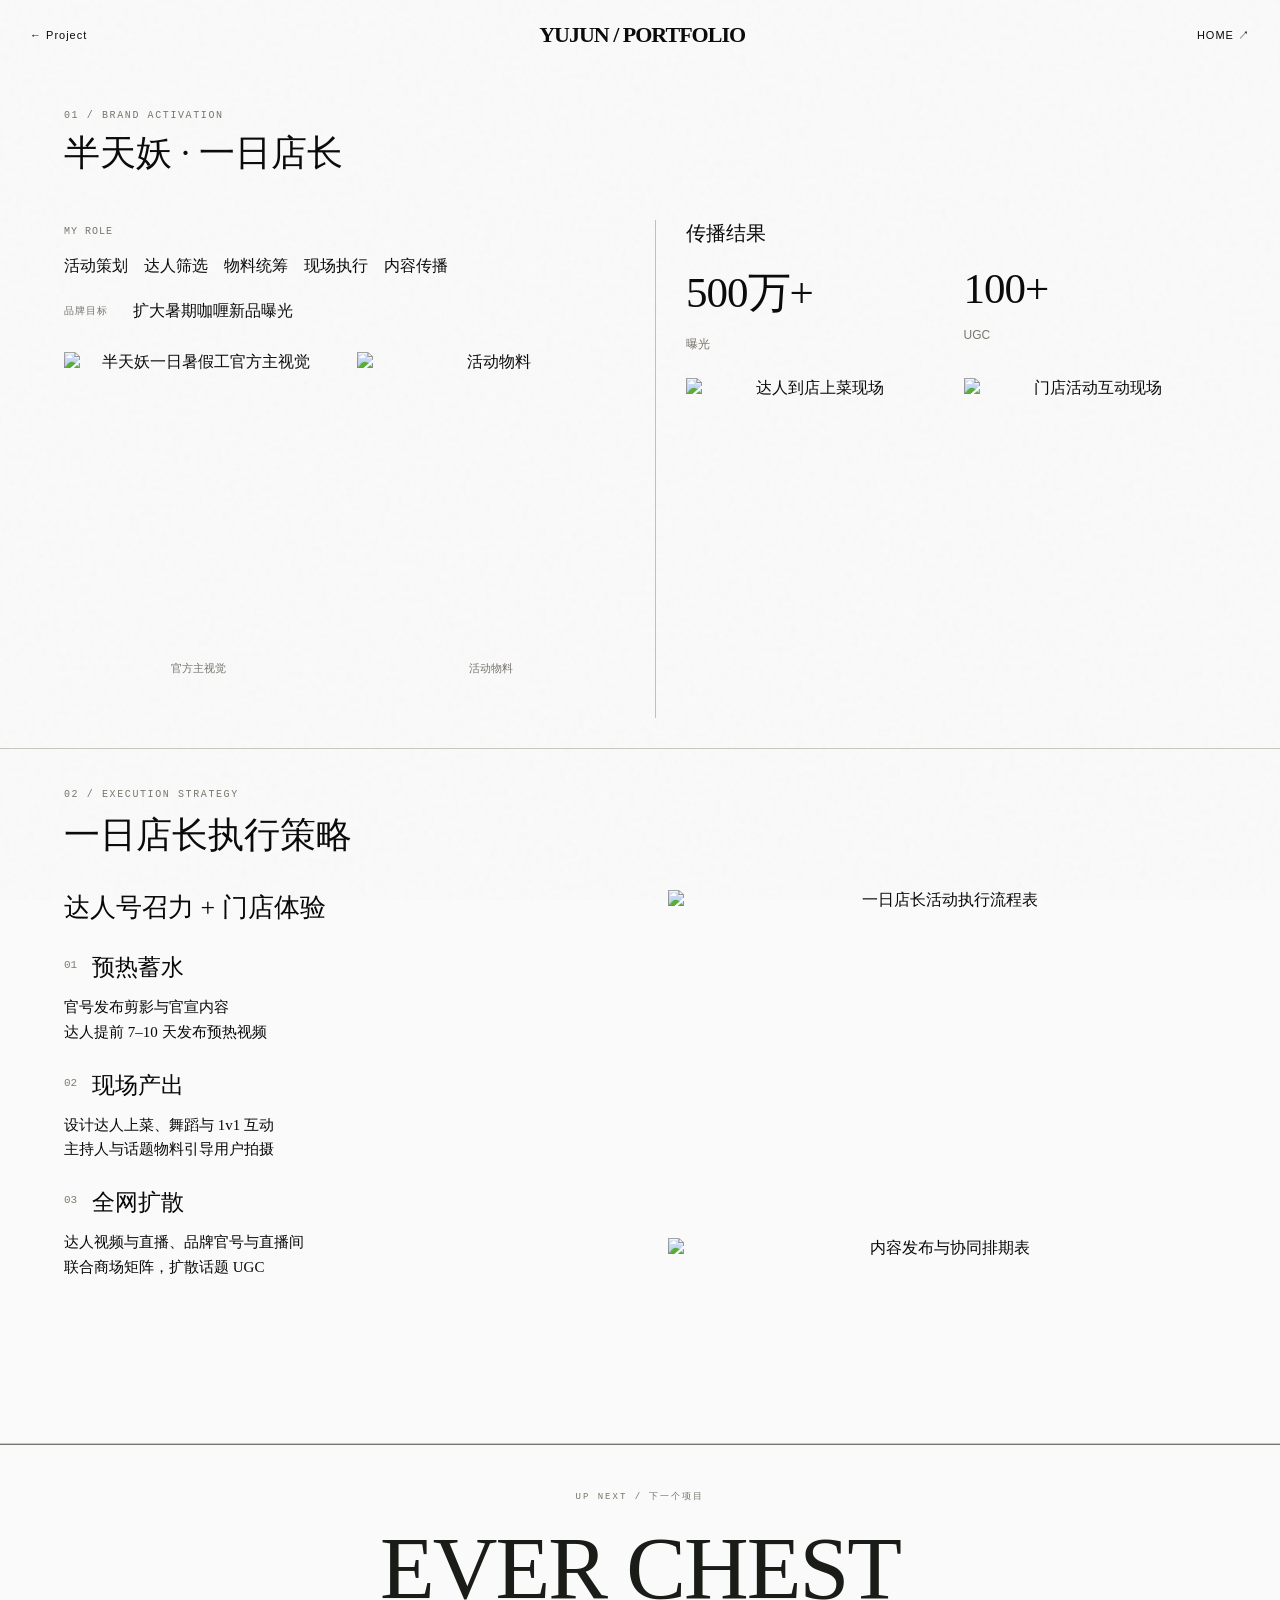
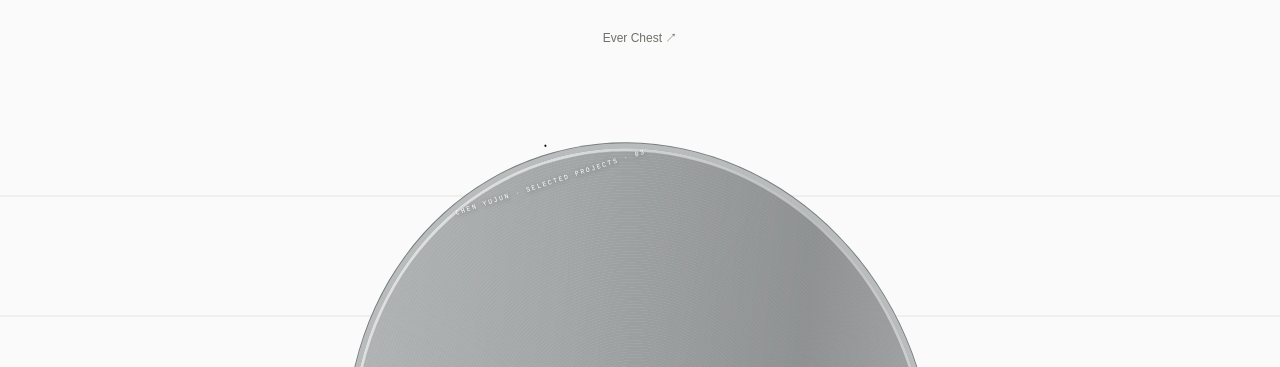
==== bantianyao.html @ a18d9fef "Add files via upload" ====
<!doctype html><html lang="zh-CN"><head><meta charset="utf-8"><meta name="viewport" content="width=device-width,initial-scale=1"><title>半天妖 · 一日店长 · 陈雨珺作品集</title><meta name="description" content="围绕暑期咖喱新品曝光，把达人到店转化为可参与、可拍摄、可传播的线下体验，通过预热、现场内容产出与多渠道扩散延长活动热度。"><link rel="stylesheet" href="projects.css"><link rel="stylesheet" href="white-experience.css"><link rel="stylesheet" href="dogman-ppt.css"><link rel="stylesheet" href="projects-ppt.css"><link rel="stylesheet" href="next-project.css"></head><body class="case-page dogman-ppt ppt-project" data-project="bantianyao"><header class="case-nav"><a href="projects.html">← Project</a><a class="wordmark" href="index.html">YUJUN / PORTFOLIO</a><a href="index.html">HOME ↗</a></header><main id="case-content"></main><script src="projects-data.js"></script><script src="projects-ppt.js"></script><script src="next-project.js"></script></body></html>
---- projects.css ----
*{box-sizing:border-box}html{scroll-behavior:smooth}body{margin:0;font-family:Arial,'Microsoft YaHei',sans-serif;color:#303128;background:#efe9db}a{color:inherit;text-decoration:none}button{font:inherit;cursor:pointer;color:inherit}a:focus-visible,button:focus-visible,[tabindex]:focus-visible{outline:3px solid #b99530;outline-offset:6px}::selection{background:#f4cb49;color:#252820}.eyebrow{font:10px/1.5 monospace;letter-spacing:1.8px;color:#7c796b}.wordmark{font:bold 15px monospace;letter-spacing:-.5px}.library-nav,.case-nav{height:80px;display:flex;justify-content:space-between;align-items:center;padding:0 45px;border-bottom:1px solid #c4bead;font:10px monospace;letter-spacing:1px}.library-page{height:100dvh;overflow:hidden;background:radial-gradient(ellipse at 45% 20%,#faf6eb,#e6dfcf);position:relative}.library-page:after{content:'';position:fixed;inset:8px;border:1px solid #a49e8d;border-radius:20px;pointer-events:none;box-shadow:inset 0 0 0 3px #fff8}.library-main{height:calc(100dvh - 80px);display:flex;flex-direction:column}.library-heading{position:absolute;top:107px;left:48px;z-index:2;pointer-events:none}.library-heading h1{font-size:clamp(26px,3vw,43px);font-weight:400;letter-spacing:-2px;line-height:1.3;margin:12px 0}.library-heading h1 em{font-style:normal;color:#84806f}.library-heading p{font-size:11px;color:#88816e}.disc-track{position:relative;display:flex;align-items:center;gap:88px;overflow-x:auto;overflow-y:hidden;flex:1;min-height:0;padding:100px calc(50vw - 175px) 0;scrollbar-width:none;overscroll-behavior-x:contain;touch-action:pan-x;outline-offset:-8px!important}.disc-track::-webkit-scrollbar{display:none}.disc-item{flex:0 0 350px;text-align:center;perspective:1000px;padding-top:35px}.disc-link{position:relative;display:block;width:350px;height:350px;transform:rotate(var(--disc-turn,0deg)) scale(.92);transition:transform .35s,filter .35s;filter:saturate(.7);outline:none}.is-selected .disc-link{transform:rotate(var(--disc-turn,0deg)) scale(1);filter:saturate(1)}.disc-link:hover,.disc-link:focus-visible{transform:rotate(-4deg) scale(1.055);filter:saturate(1)}.disc-face{position:absolute;inset:0;border-radius:50%;background:#bac0c1;overflow:hidden;mask-image:radial-gradient(circle,transparent 0 7%,#000 7.3%);box-shadow:inset 0 0 0 3px #dfddd3;border:4px solid #c5c9c7}.disc-face img{width:100%;height:100%;object-fit:cover;filter:brightness(.82);transform:scale(1.05)}.disc-face:after{content:'';position:absolute;inset:0;border-radius:50%;background:radial-gradient(circle,transparent 0 13%,#e7efed8a 13.3% 14%,transparent 14.3% 94%,#edf3e7 95%);box-shadow:inset 0 0 0 2px #faffffab,inset 0 0 18px #d1e6eaa0;pointer-events:none}.disc-shine{position:absolute;inset:0;border-radius:50%;background:conic-gradient(from 40deg,transparent,#c9f8f02b,transparent 18%,#eaaeff32 24%,transparent 33%,#fcffd877 49%,transparent 55%,#c7f7fd40 78%,transparent 90%);mix-blend-mode:screen}.disc-hole{position:absolute;left:43%;top:43%;width:14%;height:14%;border:14px solid #dde2d5bb;border-radius:50%;box-shadow:0 0 0 1px #c1c8bf,inset 0 0 0 1px #90988d;pointer-events:none}.disc-print{position:absolute;inset:0;color:white;text-shadow:0 2px 6px #0008;display:flex;flex-direction:column;align-items:center;padding:45px 28px;justify-content:space-between}.disc-print>span{font:8px monospace;letter-spacing:2px}.disc-print>b{margin-top:auto;font-size:26px;line-height:1;letter-spacing:-1px;max-width:240px}.disc-print small{font:9px Arial;margin-top:12px;margin-bottom:9px}.disc-action{position:absolute;left:50%;top:50%;transform:translate(-50%,-50%);background:#f7c92f;padding:12px 17px;border-radius:30px;font:10px monospace;white-space:nowrap;opacity:0;transition:opacity .2s;z-index:3}.disc-link:hover .disc-action,.disc-link:focus-visible .disc-action{opacity:1}.scribble{position:absolute;inset:-12%;width:124%;height:124%;overflow:visible;z-index:4;pointer-events:none;transform:rotate(-6deg)}.scribble path{fill:none;stroke:#343e33;stroke-width:2;stroke-linecap:round;stroke-linejoin:round;stroke-dasharray:100;stroke-dashoffset:100;transition:stroke-dashoffset .65s ease}.scribble .scribble-second{stroke:#9d872f;stroke-width:1.2;transition-delay:.07s}.disc-link:hover .scribble path,.disc-link:focus-visible .scribble path{stroke-dashoffset:0}.disc-label{margin-top:37px;opacity:.5;transition:opacity .3s}.is-selected .disc-label{opacity:1}.disc-label>span{font:9px monospace;color:#777667}.disc-label h2{font-size:18px;font-weight:400;margin:10px 0}.library-footer{display:flex;justify-content:space-between;align-items:center;padding:20px 48px 30px;flex:none;min-height:125px}.library-footer h2{font-size:20px;margin:8px 0;font-weight:400}.library-footer p{font-size:11px;color:#88816d;margin:0}.disc-controls{display:flex;align-items:center;gap:20px;font:12px monospace}.disc-controls button{width:42px;height:42px;border:1px solid #b0ad9f;background:transparent;border-radius:50%;font-size:20px}.disc-controls button:hover{background:#e7be3a}.disc-controls button:disabled{opacity:.25;cursor:default}.scroll-hint{font:9px/1.8 monospace;color:#7c7f6c;text-align:right}
/* Case study pages */
.case-nav{position:sticky;top:0;background:#f0eaddf2;backdrop-filter:blur(12px);z-index:10;height:68px}.case-page{background:#f1ecdf}.case-page main{max-width:1440px;margin:auto}.case-hero{display:grid;grid-template-columns:1.1fr 1fr;gap:70px;min-height:650px;padding:75px 8% 65px;align-items:center;border-bottom:1px solid #d1c8b6}.hero-copy h1{font-size:clamp(38px,4.5vw,68px);line-height:1.15;font-weight:500;letter-spacing:-3px;margin:25px 0 16px}.hero-copy h2{font-size:18px;font-weight:400;color:var(--accent);line-height:1.7}.hero-copy>p{font-size:14px;line-height:2;color:#706f60;max-width:500px}.hero-role{border-top:1px solid #c8c0ae;padding-top:20px;margin-top:28px}.hero-role small{font:10px monospace;letter-spacing:1px;color:#89816e}.hero-role p{font-size:12px;line-height:1.9;max-width:440px}.read-case{display:inline-block;font-size:11px;margin-top:25px;border-bottom:1px solid #b7a475;padding-bottom:8px}.hero-art{position:relative;max-width:440px;margin:auto;width:100%;padding:20px 30px}.hero-art:before{content:'';position:absolute;inset:5% 0;background:#ddd5c1;border:1px solid #bfb79f;border-radius:15px;transform:rotate(5deg);box-shadow:6px 12px 15px #584c3229}.hero-art>img{position:relative;width:100%;max-height:465px;object-fit:contain;background:#dedacb;border:12px solid #f9f6ed;box-shadow:5px 8px 12px #29271e30;transform:rotate(-4deg)}.case-index{position:absolute;right:-15px;top:-35px;font:110px Impact,Arial;color:#d0c7b1;z-index:0}.hero-sticker{position:absolute;bottom:0;right:-15px;background:#e9ba29;box-shadow:3px 5px 5px #5d533222;padding:18px 21px;transform:rotate(4deg);font:10px/1.7 monospace}.case-background{display:grid;grid-template-columns:1fr 2fr;gap:60px;padding:60px 8%;border-bottom:1px solid #d1c8b6}.case-background h2{font-size:27px;font-weight:400;margin:12px 0}.case-background>p{font-size:14px;line-height:2;margin:0;color:#646653}.case-results{padding:48px 8%;background:#e5dfcf}.stat-grid{display:flex;flex-wrap:wrap;gap:32px 40px;margin:30px 0}.stat-grid>div{min-width:135px;flex:1}.stat-grid strong{display:block;font-size:38px;font-weight:400;letter-spacing:-1px;color:var(--accent)}.stat-grid span{display:block;font-size:11px;color:#73735f;margin-top:12px}.data-note{font-size:9px;color:#888471;line-height:1.8;margin:25px 0 0}.case-toc{display:flex;gap:25px;padding:24px 8%;border-block:1px solid #cfc7b5;flex-wrap:wrap}.case-toc a{font-size:11px;color:#6b705d}.case-toc a:hover{color:var(--accent)}.case-section{padding:65px 8%;border-bottom:1px solid #d1c8b6;scroll-margin-top:70px}.section-heading h2{font-size:32px;letter-spacing:-1px;font-weight:400;margin:14px 0 24px;line-height:1.4}.section-intro{font-size:14px;line-height:2;max-width:800px;color:#71715f}.strategy-steps{display:grid;grid-template-columns:repeat(auto-fit,minmax(190px,1fr));gap:30px;margin:35px 0}.strategy-steps article{border-top:2px solid #b6b298;padding-top:18px}.strategy-steps article>span{font:12px monospace;color:var(--accent)}.strategy-steps h3{font-size:19px;font-weight:400;margin:18px 0 12px}.strategy-steps p{font-size:12px;line-height:1.9;color:#777363}.case-gallery{display:grid;grid-template-columns:repeat(auto-fit,minmax(230px,1fr));gap:25px;margin-top:35px;align-items:start}.case-gallery figure{margin:0}.image-open{border:0;background:#e5decf;padding:12px;position:relative;width:100%;display:block;box-shadow:1px 3px 7px #443b2420;border-radius:4px;transition:transform .25s}.image-open:hover{transform:translateY(-4px)}.image-open img{max-height:420px;max-width:100%;width:auto;height:auto;display:block;margin:auto;object-fit:contain}.image-open>span{position:absolute;bottom:17px;right:17px;background:#f6f1e2e8;padding:7px 10px;border-radius:20px;font-size:9px;opacity:0;transition:opacity .2s}.image-open:hover>span,.image-open:focus-visible>span{opacity:1}.case-gallery.single{max-width:560px;margin-inline:auto}.case-gallery.single img{max-height:520px}.case-gallery figcaption{font-size:10px;color:#817e69;margin:12px 0;line-height:1.6}.section-note{border-left:3px solid #ccad48;padding:12px 18px;margin:30px 0 0;font-size:12px;line-height:1.8;background:#e8e1cf}.table-wrap{overflow-x:auto;margin:30px 0}table{border-collapse:collapse;width:100%;font-size:12px;min-width:570px;text-align:left}th{background:#dcd6c5;padding:18px;font-weight:500}td{padding:22px 18px;border-bottom:1px solid #ccc6b4;line-height:1.8}.push-comparison{display:grid;grid-template-columns:1fr 1fr;gap:30px;margin-top:35px}.push-comparison article{padding:28px;border:1px solid #cac3b1;background:#f8f5eb;border-radius:10px}.push-comparison article:last-child{border-color:#c4a84d;box-shadow:0 5px 0 #e4c962}.push-comparison small{font:10px monospace;color:#8b7f5e}.push-comparison h3{font-size:20px;line-height:1.6;font-weight:500}.push-comparison p{font-size:13px;line-height:1.8;color:#777363;min-height:48px}.push-comparison strong{display:block;font-size:42px;font-weight:400;color:var(--accent);border-top:1px solid #d6cdb5;padding-top:23px;margin-top:25px}.push-comparison strong span{font:11px monospace;margin-left:14px;color:#817866}.case-end{padding:45px 8% 60px}.case-end>p{font-size:10px;color:#8a8472}.case-end>a{display:flex;flex-direction:column;border-block:1px solid #bbb4a0;padding:35px 0;margin:30px 0}.case-end>a>span{font:10px monospace;color:#827962}.case-end>a strong{font-size:32px;font-weight:400;margin-top:15px}.case-end>div{display:flex;justify-content:space-between;font-size:11px}.image-lightbox{padding:50px 20px 15px;border:1px solid #bbb5a3;border-radius:15px;background:#eee9db;max-width:95vw;max-height:95vh}.image-lightbox::backdrop{background:#1d201bd4;backdrop-filter:blur(6px)}.image-lightbox img{max-width:85vw;max-height:77vh;object-fit:contain;display:block;margin:auto}.image-lightbox p{font-size:12px;text-align:center}.lightbox-close{position:absolute;right:13px;top:10px;border:1px solid #ada994;border-radius:50%;width:32px;height:32px;background:none;font-size:24px}
@media(max-height:760px) and (min-width:801px){.library-nav{height:64px}.library-main{height:calc(100dvh - 64px)}.library-heading{top:84px}.library-heading h1{font-size:27px}.library-heading p{display:none}.disc-track{padding-top:80px;padding-inline:calc(50vw - 140px);gap:70px}.disc-item{flex-basis:280px;padding-top:20px}.disc-link{width:280px;height:280px}.disc-label{margin-top:24px}.disc-print{padding:35px 25px}.disc-print b{font-size:21px}.disc-hole{border-width:11px}.library-footer{min-height:95px;padding-block:15px}.library-footer h2{font-size:17px}}
@media(max-width:800px){.library-nav,.case-nav{padding:0 24px;height:65px}.library-nav>span{display:none}.wordmark{font-size:12px}.library-main{height:calc(100dvh - 65px)}.library-heading{left:28px;top:92px}.library-heading h1{font-size:30px}.disc-track{padding-top:160px;padding-inline:calc(50vw - 135px);gap:60px}.disc-item{flex-basis:270px}.disc-link{width:270px;height:270px}.disc-print{padding:32px 20px}.disc-print b{font-size:21px}.disc-hole{border-width:10px}.disc-label{margin-top:27px}.library-footer{padding:22px 28px 30px}.library-footer .scroll-hint{display:none}.library-footer h2{font-size:16px}.disc-controls{gap:10px}.disc-controls button{width:34px;height:34px}.case-hero{grid-template-columns:1fr;gap:40px;padding:45px 7%;min-height:0}.hero-copy h1{font-size:42px;letter-spacing:-2px}.hero-art{max-width:350px;padding:20px}.hero-art>img{max-height:390px}.case-index{font-size:80px;right:0}.case-background{grid-template-columns:1fr;gap:15px;padding:40px 7%}.case-results,.case-section{padding:40px 7%}.stat-grid{gap:25px}.stat-grid>div{min-width:115px}.stat-grid strong{font-size:31px}.case-toc{padding:20px 7%;gap:15px}.section-heading h2{font-size:26px}.strategy-steps{grid-template-columns:1fr 1fr;gap:22px}.case-gallery{grid-template-columns:1fr 1fr;gap:15px}.image-open{padding:7px}.image-open img{max-height:330px}.push-comparison{grid-template-columns:1fr}.case-end{padding:35px 7%}.case-end>a strong{font-size:25px}}
@media(max-width:500px){.library-nav{font-size:8px;padding-inline:24px}.library-heading .eyebrow{font-size:8px}.library-footer{padding-inline:24px}.library-footer .eyebrow{font-size:8px}.library-footer p{font-size:9px}.library-heading p{font-size:10px}.disc-label h2{font-size:16px}.disc-controls{font-size:10px}.disc-controls button{width:30px;height:30px}.case-nav{font-size:9px;gap:10px;padding:0 18px}.case-nav .wordmark{font-size:10px}.case-hero{padding-top:35px}.hero-copy h1{font-size:35px}.hero-copy h2{font-size:16px}.hero-copy>p,.case-background>p,.section-intro{font-size:13px}.case-gallery{grid-template-columns:1fr}.case-gallery figure{max-width:100%}.image-open img{max-height:420px}.strategy-steps{grid-template-columns:1fr}.stat-grid strong{font-size:29px}.section-heading h2{font-size:24px}}
@media(prefers-reduced-motion:reduce){html{scroll-behavior:auto}*,*:before,*:after{transition:none!important;animation:none!important}}

.image-lightbox{padding:0;border:0;border-radius:0;background:transparent;box-shadow:none;overflow:visible;max-width:92vw;max-height:90vh}
.image-lightbox img{max-width:92vw;max-height:90vh;display:block;margin:0}.image-lightbox .lightbox-close{position:absolute;right:8px;top:8px;background:#ffffffe6;border:0;border-radius:50%;width:32px;height:32px}

@keyframes panel-arrive{from{opacity:0;transform:translateY(22px) scale(.96)}to{opacity:1;transform:translateY(0) scale(1)}}
@keyframes veil-arrive{from{opacity:0}to{opacity:1}}
dialog[open]{animation:panel-arrive .48s cubic-bezier(.16,1,.3,1) both}
dialog[open]::backdrop{animation:veil-arrive .35s ease both}
@media(prefers-reduced-motion:reduce){dialog[open],dialog[open]::backdrop{animation:none}}
---- white-experience.css ----
:root{--line:#252525;--white:#fafafa;--serif:'Times New Roman','Noto Serif SC','SimSun',serif}body.white-library,body.case-page{color:#080808;background:#fafafa}body.white-library:before,body.case-page:before{content:'';position:fixed;inset:0;pointer-events:none;z-index:50;opacity:.04;background-image:url("data:image/svg+xml,%3Csvg viewBox='0 0 160 160' xmlns='http://www.w3.org/2000/svg'%3E%3Cfilter id='n'%3E%3CfeTurbulence type='fractalNoise' baseFrequency='.9' numOctaves='3' stitchTiles='stitch'/%3E%3C/filter%3E%3Cpath filter='url(%23n)' d='M0 0h160v160H0z'/%3E%3C/svg%3E")}.white-library:after{display:none}.white-library{height:100dvh;overflow:hidden}.archive-nav{position:fixed;top:17px;left:50%;transform:translateX(-50%);display:flex;align-items:center;gap:27px;font:15px Arial;z-index:40}.archive-nav>a[aria-current]{position:relative}.archive-nav>a[aria-current]:after{content:'';position:absolute;bottom:-11px;left:50%;width:4px;height:4px;border-radius:50%;background:#111}.archive-nav .archive-brand{font:bold 28px var(--serif);letter-spacing:-4px;padding-right:6px}.archive-nav button{background:none;border:0;padding:0;font:15px Arial}.archive-info{position:absolute;top:17px;left:22px;width:285px;z-index:30;pointer-events:none}.archive-info h1{font:40px/.96 var(--serif);font-weight:400;margin:0 0 15px;letter-spacing:-1px;max-width:100%;overflow-wrap:anywhere}.archive-info dl{margin:0}.archive-info dl>div{display:grid;grid-template-columns:95px 1fr;border-top:1px solid #141414;padding:7px 0;gap:10px}.archive-info dt{font:8px/1.5 var(--serif);letter-spacing:1.5px}.archive-info dd{margin:0;font-size:13px;line-height:1.45;text-align:right}.disc-stage{position:absolute;inset:0;overflow:hidden;touch-action:none;outline:none}.space-disc{position:absolute;transform-origin:center;will-change:top,left,width,height;perspective:1200px}.space-disc-link{display:block;width:100%;height:100%;position:relative;outline:none}.record-surface{position:absolute;inset:0;border-radius:50%;border:5px solid #bec0c2;overflow:hidden;background:#222;mask-image:radial-gradient(circle,transparent 0 9%,black 9.2%);box-shadow:inset 0 0 0 2px #f8f8f8}.record-surface>img{width:100%;height:100%;object-fit:cover;filter:brightness(.82) saturate(.78)}.record-surface:after{content:'';position:absolute;inset:0;border-radius:50%;box-shadow:inset 0 0 0 2px #e5e7e6,inset 0 0 0 6px #bfc2c330;background:repeating-radial-gradient(circle,transparent 0 2px,#ffffff05 2px 3px);pointer-events:none}.record-gloss{position:absolute;inset:0;background:conic-gradient(from 40deg,transparent,#e9ffff24 15%,transparent 30%,#b9cedb1c 53%,transparent 69%,#eaf2f022 85%,transparent)}.record-hub{position:absolute;width:19%;height:19%;left:40.5%;top:40.5%;border-radius:50%;background:radial-gradient(circle,#fafafa 0 47%,#c6cbd0 49% 58%,#939da8 60% 66%,#c3c9d0 69% 74%,#848e9d 78% 86%,#b7bdc5 88%);box-shadow:0 0 0 1px #8b959d,inset 1px 1px 3px #fff;pointer-events:none}.record-type{position:absolute;inset:0;display:flex;flex-direction:column;align-items:center;color:white;text-shadow:0 1px 4px #0003;padding:7% 11% 5%;text-align:center}.record-type>span{font:7px monospace;letter-spacing:1.8px}.record-type b{font:italic 48px/.94 var(--serif);letter-spacing:-2px;font-weight:600;margin-top:auto;max-width:95%}.record-type small{font:9px Arial;margin-top:12px}.record-type em{font:bold 27px var(--serif);letter-spacing:-5px;margin-top:18px;padding-right:5px}.orbit-drawing{position:absolute;inset:-4%;width:108%;height:108%;z-index:5;pointer-events:none}.orbit-drawing path{fill:none;stroke:#101010;stroke-width:2.1;stroke-linecap:round;stroke-linejoin:round;stroke-dasharray:100;stroke-dashoffset:100;transition:stroke-dashoffset .55s ease}.orbit-drawing path+path{stroke-width:1;transition-delay:.09s}.space-disc-link:hover .orbit-drawing path,.space-disc-link:focus-visible .orbit-drawing path{stroke-dashoffset:0}.space-disc-link:hover .record-surface>img{filter:brightness(.9) saturate(.9)}.archive-results{position:fixed;left:36%;right:14%;bottom:7%;z-index:25;display:grid;grid-template-columns:1fr 1fr;gap:55px;text-align:center;pointer-events:none}.archive-results span{display:block;font:9px var(--serif);letter-spacing:1.8px;margin-bottom:8px}.archive-results strong{font:38px/1.05 var(--serif);font-weight:400}.archive-controls{position:fixed;bottom:15px;left:22px;right:22px;display:flex;justify-content:space-between;align-items:center;z-index:30;font:9px var(--serif);letter-spacing:1px}.archive-controls>div{display:flex;align-items:center;gap:20px}.archive-controls button{background:none;border:0;font:20px Arial;padding:4px 10px}.archive-controls button:disabled{opacity:.2;cursor:default}#archive-index{position:fixed;z-index:45;top:65px;left:50%;transform:translateX(-50%);width:380px;padding:16px 23px;background:#fafafaf5;border:1px solid #111;backdrop-filter:blur(10px)}#archive-index a{display:flex;gap:15px;padding:16px 0;border-bottom:1px solid #111;font-size:14px}#archive-index a:last-child{border:0}#archive-index small{font:10px var(--serif)}#archive-index a span{margin-left:auto}a:focus-visible,button:focus-visible{outline-color:#111}.white-library ::selection{background:#111;color:white}
/* Editorial project pages: white paper, fine rules, oversized serif titles. */
.case-page .case-nav{height:70px;background:#fafafaf2;backdrop-filter:blur(6px);border:0;padding:0 30px;font:11px Arial}.case-page .wordmark{font:bold 22px var(--serif);letter-spacing:-1px}.case-page main{max-width:1600px}.case-page .eyebrow{font:10px var(--serif);letter-spacing:2px;color:#111}.case-page .case-hero{min-height:calc(100vh - 70px);padding:35px 6% 70px;grid-template-columns:1.15fr 1fr;gap:8%;border-bottom:1px solid #111;align-items:center}.case-page .hero-copy h1{font:clamp(52px,6.8vw,110px)/.9 var(--serif);letter-spacing:-5px;font-weight:400;margin:30px 0}.case-page .hero-copy h1 span{display:block;font:27px/1.5 'SimSun',serif;letter-spacing:0;margin-top:20px}.case-page .hero-copy h2{font-size:15px;color:#111;margin:25px 0;font-weight:400}.case-page .hero-copy>p{font-size:13px;color:#333;max-width:420px}.case-page .hero-role{border-color:#111;max-width:420px;margin-top:25px;padding-top:12px;display:grid;grid-template-columns:100px 1fr;gap:12px}.case-page .hero-role small{font:9px var(--serif);letter-spacing:1px;color:#111}.case-page .hero-role p{margin:0;font-size:12px;text-align:right}.case-page .read-case{border-color:#111;font:10px var(--serif);letter-spacing:1px}.case-page .hero-art{max-width:480px;padding:0;align-self:center}.case-page .hero-art:before{display:none}.case-page .hero-art>img{width:100%;max-height:65vh;border:0;background:none;box-shadow:none;transform:rotate(3deg);object-fit:contain}.case-page .case-index{right:-20px;top:-65px;color:#111;font:90px var(--serif);z-index:1}.case-page .hero-sticker{position:static;display:block;background:none;box-shadow:none;transform:none;color:#111;font:9px var(--serif);letter-spacing:1px;margin-top:25px;padding:10px 0 0;border-top:1px solid #111}.case-page .case-background{padding:75px 6%;border-color:#111;grid-template-columns:1fr 1.5fr}.case-page .case-background h2{font:38px var(--serif);margin-top:18px}.case-page .case-background>p{font-size:15px;color:#222;line-height:2.1;max-width:650px}.case-page .case-results{padding:50px 6%;background:none;border-bottom:1px solid #111}.case-page .stat-grid{gap:35px 45px;margin-top:42px}.case-page .stat-grid strong{font:50px var(--serif);color:#111;letter-spacing:-2px}.case-page .stat-grid span{color:#333;font-size:11px}.case-page .data-note{color:#888;font:9px Arial}.case-page .case-toc{border-top:0;border-bottom:1px solid #111;padding:22px 6%;justify-content:space-between}.case-page .case-toc a{color:#111;font:11px Arial}.case-page .case-section{padding:85px 6%;border-color:#111}.case-page .section-heading{display:grid;grid-template-columns:1fr 2fr;align-items:start;gap:30px}.case-page .section-heading h2{font:40px/1.25 var(--serif);letter-spacing:-1px;margin:0 0 30px}.case-page .section-intro{margin-left:34%;max-width:680px;color:#333;font-size:14px}.case-page .strategy-steps{margin:45px 0;gap:30px}.case-page .strategy-steps article{border-top:1px solid #111}.case-page .strategy-steps article>span{font:34px var(--serif);color:#111}.case-page .strategy-steps h3{font:24px var(--serif)}.case-page .strategy-steps p{color:#333;font-size:12px}.case-page .case-gallery{gap:40px;align-items:center;margin-top:65px}.case-page .case-gallery figure:nth-child(even){padding-top:60px}.case-page .image-open{background:none;border:0;padding:0;box-shadow:none;border-radius:0}.case-page .image-open img{max-height:550px}.case-page .case-gallery figcaption{border-top:1px solid #111;padding-top:12px;font:10px var(--serif);color:#111}.case-page .case-gallery.single{max-width:700px;margin:60px auto}.case-page .case-gallery.single img{max-height:660px}.case-page .image-open>span{background:#fff;color:#111;border:1px solid #111;border-radius:0}.case-page .section-note{background:none;border-left:0;border-top:1px solid #111;padding:20px 0 0;font:13px/1.8 var(--serif);color:#111}.case-page th{background:none;border-block:1px solid #111;color:#111;font:12px var(--serif)}.case-page td{border-color:#333;color:#222}.case-page .push-comparison article{padding:25px 0;background:none;border:0;border-top:1px solid #111;border-radius:0;box-shadow:none}.case-page .push-comparison small{font:10px var(--serif);color:#111}.case-page .push-comparison h3{font:25px/1.4 var(--serif)}.case-page .push-comparison p{color:#333}.case-page .push-comparison strong{font:65px var(--serif);color:#111;border-color:#111}.case-page .case-end{padding:35px 6% 50px}.case-page .case-end>a{border-color:#111}.case-page .case-end>a strong{font:50px var(--serif);letter-spacing:-1px}.case-page .case-end>a>span,.case-page .case-end>p{color:#777}.case-page .image-lightbox{background:#fff;border:1px solid #111;border-radius:0}.case-page .lightbox-close{border:0}
@media(min-width:1500px){.archive-info{width:340px;left:25px}.archive-info h1{font-size:48px}.archive-info dd{font-size:16px}.archive-results strong{font-size:45px}.record-type b{font-size:66px}}
@media(max-width:900px){.archive-info{width:230px;top:65px;left:18px}.archive-info h1{font-size:30px}.archive-info dl>div{grid-template-columns:75px 1fr}.archive-info dd{font-size:11px}.record-type b{font-size:35px}.archive-results{left:30%;right:8%;gap:25px}.archive-results strong{font-size:30px}.case-page .section-heading{grid-template-columns:1fr}.case-page .section-intro{margin-left:0}.case-page .hero-copy h1{font-size:66px}.case-page .section-heading h2{font-size:32px}}
@media(max-width:699px){.archive-nav{top:16px;gap:23px;width:max-content;font-size:13px}.archive-nav button{font-size:13px}.archive-nav .archive-brand{font-size:24px}.archive-info{left:16px;top:70px;width:calc(100% - 32px);max-width:350px}.archive-info h1{font-size:30px;max-width:100%;margin-bottom:10px}.archive-info dl>div{padding:4px 0;grid-template-columns:95px 1fr}.archive-info dt{font-size:7px}.archive-info dd{font-size:10px}.archive-info dl>div:last-child{display:none}.record-type b{font-size:30px;letter-spacing:-1px}.record-type small{font-size:7px}.record-type>span{font-size:5px;letter-spacing:1px}.record-type em{font-size:22px;margin-top:12px}.record-surface{border-width:3px}.archive-results{left:15%;right:8%;bottom:12%;gap:25px}.archive-results span{font-size:8px;letter-spacing:.5px}.archive-results strong{font-size:31px}.archive-controls{font-size:7px;bottom:20px;left:14px;right:14px;letter-spacing:0}.archive-controls>div{gap:5px}.archive-controls button{padding:3px 5px}#archive-index{width:calc(100% - 36px)}.case-page .case-nav{padding:0 18px;font-size:9px;height:60px}.case-page .case-nav .wordmark{font-size:16px}.case-page .case-hero{grid-template-columns:1fr;padding:35px 6% 55px;gap:40px;min-height:0}.case-page .hero-copy h1{font-size:57px;letter-spacing:-3px}.case-page .hero-copy h1 span{font-size:24px}.case-page .hero-copy h2{font-size:14px}.case-page .hero-art{width:82%;margin:25px auto 0}.case-page .hero-art>img{max-height:480px}.case-page .case-index{font-size:62px;top:-38px;right:-25px}.case-page .case-background{grid-template-columns:1fr;gap:15px;padding:40px 6%}.case-page .case-background h2{font-size:31px}.case-page .case-background>p{font-size:13px}.case-page .stat-grid strong{font-size:40px}.case-page .case-section{padding:45px 6%}.case-page .section-heading{gap:15px}.case-page .section-heading h2{font-size:29px;margin-bottom:10px}.case-page .case-gallery{margin-top:35px;gap:28px}.case-page .case-gallery figure:nth-child(even){padding-top:0}.case-page .case-end>a strong{font-size:32px}.case-page .strategy-steps article{padding-top:13px}.case-page .case-gallery.single img{max-height:550px}}
@media(prefers-reduced-motion:reduce){.orbit-drawing path{transition:none}.space-disc{will-change:auto}}

.archive-info{opacity:0;visibility:hidden;pointer-events:none;transition:opacity .18s}.archive-info.is-visible{opacity:1;visibility:visible}.archive-info h1{font-family:Georgia,'Songti SC','SimSun',serif;font-size:34px;line-height:1.2}.record-type>b{font-family:Georgia,'Songti SC','SimSun',serif}.archive-nav #contact-open{font:inherit;background:none;border:0;padding:0;cursor:pointer;color:inherit}@media(max-width:700px){.archive-info h1{font-size:23px}}
---- dogman-ppt.css ----
.dogman-ppt{scroll-behavior:smooth}.dogman-ppt .case-nav{position:sticky;top:0;z-index:30;background:#fafafaf0;backdrop-filter:blur(12px)}.dogman-ppt #case-content{max-width:1440px;margin:0 auto}.dm-slide{padding:34px 5% 30px;border-bottom:1px solid #c9c7c0;min-height:650px;scroll-margin-top:70px;box-sizing:border-box}.dm-kicker{font:10px 'Courier New',monospace;letter-spacing:1.6px;color:#77756d}.dm-heading{margin-bottom:24px}.dm-heading h2{font:36px Georgia,'Songti SC','SimSun',serif;margin:10px 0 0}.dm-image{border:0;background:transparent;padding:0;display:block;cursor:zoom-in;overflow:hidden}.dm-image img{width:100%;height:100%;object-fit:contain;display:block;transition:transform .45s}.dm-image:hover img{transform:scale(1.035)}.dm-cover{display:grid;grid-template-columns:31% 1fr;gap:0;padding:0;min-height:0}.dm-poster .dm-image{width:100%;height:min(690px,calc(100vh - 75px))}.dm-poster img{object-fit:cover}.dm-overview{padding:40px 6%;display:flex;flex-direction:column}.dm-title h1{font:52px Georgia,'Songti SC','SimSun',serif;margin:14px 0 9px;letter-spacing:-2px}.dm-title h2{font:25px Georgia,'Songti SC','SimSun',serif;margin:0 0 12px}.dm-title>p{font-size:16px;color:#777}.dm-brief{display:grid;grid-template-columns:.9fr 1.2fr;gap:24px;margin-top:35px}.dm-brief small{font:10px monospace;letter-spacing:1px;color:#777}.dm-brief h3{font-size:19px;font-weight:500;margin:13px 0 28px}.dm-brief p{font-size:14px;line-height:1.9;color:#62635c;margin:12px 0 20px}.dm-context{text-align:right;padding-top:0}.dm-context h3{margin-bottom:22px}.dm-next{margin-top:auto;padding-top:20px;font-size:11px;text-decoration:none;color:inherit;align-self:flex-start;border-bottom:1px solid #444;padding-bottom:7px}.dm-phases{display:grid;grid-template-columns:repeat(4,1fr)}.dm-phases article{padding:0 22px;border-right:1px solid #bcbab2}.dm-phases article:first-child{padding-left:0}.dm-phases article:last-child{border:0;padding-right:0}.dm-phases .dm-image{height:205px;margin:0 auto 13px;max-width:175px}.dm-phases h3{font:27px Georgia,'Songti SC','SimSun',serif;margin:0 0 17px;display:flex;align-items:center;gap:22px}.dm-phases h3 small{font:11px monospace;color:#898276}.dm-phases h4{font-size:14px;font-weight:500;margin:0 0 12px}.dm-phases p{font-size:12px;color:#777;line-height:1.65;margin:0}.dm-shift{margin-top:32px;padding-top:18px;border-top:1px solid #444;display:grid;grid-template-columns:1fr 60px 1.2fr;align-items:center;gap:15px}.dm-shift h3{font:20px Georgia,'Songti SC','SimSun',serif;margin:0 0 9px}.dm-shift p{font-size:13px;line-height:1.7;margin:0;color:#555}.dm-shift>span{font:44px Georgia}.dm-content-grid{display:grid;grid-template-columns:2fr 1fr;gap:36px}.dm-content-grid h3{font-size:17px;font-weight:500;margin:0 0 18px}.dm-creator article{display:grid;grid-template-columns:155px 1fr;gap:32px;align-items:center;padding:0 0 12px;margin-bottom:12px;border-bottom:1px solid #c8c6bf}.dm-creator article .dm-image{height:108px;width:155px}.dm-creator h4{font:24px Georgia,'Songti SC','SimSun',serif;margin:0 0 12px}.dm-creator article p{font-size:14px;line-height:1.8;margin:0}.dm-takeaway{font-size:13px;margin:18px 0 0}.dm-highlight{border-left:1px solid #bcbab2;padding-left:36px}.dm-highlight .dm-image{height:245px;margin:0 auto 15px}.dm-highlight h4{font-size:20px;margin:0 0 10px}.dm-highlight p{font-size:12px;line-height:1.7}.dm-highlight>div{display:flex;gap:20px;align-items:baseline}.dm-highlight strong{font:42px Georgia}.dm-highlight>div span{font-size:12px;color:#777}.dm-main-stats{display:grid;grid-template-columns:repeat(4,1fr);gap:25px;padding:8px 0 25px;border-bottom:1px solid #444}.dm-main-stats strong,.dm-minor-stats strong{display:block;font:43px Georgia,'Songti SC','SimSun',serif;margin-bottom:12px;letter-spacing:-1px}.dm-main-stats span,.dm-minor-stats span{display:block;font-size:12px;color:#72736d}.dm-result-grid{display:grid;grid-template-columns:1fr 1fr;gap:45px;margin-top:24px}.dm-result-copy h3{font-size:18px;line-height:1.8;font-weight:500;margin:0 0 24px}.dm-minor-stats{display:grid;grid-template-columns:1fr 1fr;gap:25px}.dm-likes{grid-column:1/-1;display:flex;gap:25px;align-items:center}.dm-likes strong{margin:0}.dm-proof{display:grid;grid-template-columns:1fr 1fr;gap:20px}.dm-proof .dm-image{height:315px;align-self:start}.dm-footer{display:flex;justify-content:space-between;align-items:center;margin-top:28px;font:9px monospace;color:#858177}.dm-footer a{font:12px Arial;color:#30332c;text-decoration:none}.dm-reveal{opacity:0;transform:translateY(18px);transition:opacity .65s,transform .65s}.dm-reveal.dm-visible{opacity:1;transform:none}@media(min-width:1450px){.dm-slide{min-height:700px}.dm-phases .dm-image{height:230px}.dm-cover{min-height:0}}
@media(max-width:900px){.dm-overview{padding:30px 5%}.dm-brief{grid-template-columns:1fr;margin-top:20px;gap:5px}.dm-context{text-align:left}.dm-brief h3{margin-bottom:10px}.dm-context p{font-size:12px}.dm-title h1{font-size:38px}.dm-title h2{font-size:20px}.dm-phases article{padding:0 13px}.dm-phases .dm-image{height:170px}.dm-content-grid{gap:22px}.dm-highlight{padding-left:22px}.dm-creator article{grid-template-columns:110px 1fr;gap:18px}.dm-creator article .dm-image{width:110px}.dm-main-stats strong,.dm-minor-stats strong{font-size:33px}}
@media(max-width:650px){.dm-slide{padding:30px 6%;min-height:0}.dm-cover{grid-template-columns:30% 1fr;padding:0}.dm-poster .dm-image{height:100%;max-height:none}.dm-overview{padding:25px 8%}.dm-title h1{font-size:31px}.dm-title h2{font-size:18px}.dm-title>p{font-size:12px}.dm-brief p{font-size:12px}.dm-brief h3{font-size:16px}.dm-context p{font-size:10px}.dm-next{font-size:10px}.dm-heading h2{font-size:27px}.dm-phases{grid-template-columns:1fr 1fr;gap:24px 0}.dm-phases article{padding:0 12px}.dm-phases article:nth-child(2){border:0;padding-right:0}.dm-phases article:nth-child(3){padding-left:0}.dm-phases .dm-image{height:175px}.dm-phases h3{font-size:24px;gap:13px;margin-bottom:12px}.dm-phases h4{font-size:12px}.dm-phases p{font-size:11px}.dm-shift{grid-template-columns:1fr;gap:12px}.dm-shift>span{transform:rotate(90deg);justify-self:center;font-size:30px}.dm-shift h3{font-size:18px}.dm-shift p{font-size:12px}.dm-content-grid{grid-template-columns:1fr}.dm-highlight{border-left:0;border-top:1px solid #bbb;padding:22px 0 0}.dm-highlight .dm-image{height:250px;float:left;width:46%;margin:0 20px 0 0}.dm-highlight h4{padding-top:25px}.dm-highlight>div{display:block}.dm-highlight strong{font-size:36px}.dm-main-stats{grid-template-columns:1fr 1fr;gap:24px 12px}.dm-main-stats strong,.dm-minor-stats strong{font-size:32px}.dm-main-stats span,.dm-minor-stats span{font-size:10px}.dm-result-grid{grid-template-columns:1fr;gap:22px}.dm-proof .dm-image{height:auto}.dm-footer{gap:15px}.dm-footer span{font-size:8px}}
@media(prefers-reduced-motion:reduce){.dm-reveal{opacity:1;transform:none}.dm-image img{transition:none}}
.dm-proof .dm-image{position:relative;width:100%;height:315px;aspect-ratio:.72}.dm-proof .dm-image img{position:absolute;max-width:none;object-fit:fill}.dm-proof .dm-image:first-child img{width:109.21%;height:131.21%;left:-4.54%;top:0}.dm-proof .dm-image:last-child img{width:110.06%;height:263.07%;left:-5.38%;top:-113.45%}@media(max-width:650px){.dm-proof .dm-image{height:auto;aspect-ratio:.72}}

.dm-shift h3{font-weight:700}.dm-image[href]{cursor:pointer}
---- projects-ppt.css ----
.ppt-project .dm-heading h1{font:36px Georgia,'Songti SC','SimSun',serif;margin:10px 0 0;line-height:1.2}.ppt-project figure{margin:0;min-width:0}.ppt-project figcaption{text-align:center;font-size:11px;color:#77746d;margin-top:9px}.ppt-project h3{font:20px Georgia,'Songti SC','SimSun',serif;margin:0 0 17px}.pp-label{font:10px 'Courier New',monospace;letter-spacing:1px;color:#77746d}.pp-role{font-size:16px;line-height:1.8;margin:14px 0 20px}.pp-pair,.pp-triple{display:grid;grid-template-columns:repeat(2,minmax(0,1fr));gap:25px}.pp-triple{grid-template-columns:repeat(3,minmax(0,1fr));gap:20px}.pp-stats{display:grid;grid-template-columns:repeat(2,minmax(0,1fr));gap:25px;margin:19px 0 25px}.pp-stats strong{display:block;font:43px Georgia,'Songti SC','SimSun',serif;letter-spacing:-1px;margin-bottom:12px}.pp-stats span{font-size:12px;color:#77746d}.pp-brand-grid{display:grid;grid-template-columns:1fr 1fr;gap:30px;margin-top:45px}.pp-brand-right{border-left:1px solid #c3c0b8;padding-left:30px}.pp-goal{display:flex;gap:25px;align-items:center;margin:20px 0 30px}.pp-goal b{font-size:16px;font-weight:500}.pp-brand-materials .dm-image{height:300px;width:100%}.pp-brand-scenes .dm-image{height:340px;width:100%}.pp-brand-right .pp-stats{margin-top:0}.pp-execution-grid{display:grid;grid-template-columns:1fr 1fr;gap:55px;margin-top:30px}.ppt-project .pp-lead{font-size:26px;margin-bottom:27px}.pp-step{margin-bottom:25px}.pp-step h4{font:23px Georgia,'Songti SC','SimSun',serif;display:flex;gap:15px;margin:0 0 12px}.pp-step small{font:11px monospace;color:#817e72;padding-top:7px}.pp-step p{font-size:15px;line-height:1.65;margin:0 0 9px}.pp-step>span{font-size:12px;color:#77746d}.pp-execution-images{display:grid;gap:13px;align-content:start}.pp-execution-images figure:first-child .dm-image{height:335px;width:100%}.pp-execution-images figure:last-child .dm-image{height:175px;width:100%}.pp-ever-grid{display:grid;grid-template-columns:1fr 29%;gap:55px;margin-top:36px}.pp-game-type{display:flex;gap:24px;align-items:center;margin-bottom:50px}.pp-game-type img{width:66px;height:66px;border-radius:3px}.pp-game-type h3{font-size:25px;margin:0 0 12px}.pp-game-type p{font-size:16px;color:#77746d;margin:0}.pp-ever-role p{font-size:22px;line-height:1.6;margin:16px 0 55px}.pp-ever-grid>figure .dm-image{height:495px;width:100%}.pp-ever-overview .pp-stats strong{font-size:48px}.pp-analysis-grid{display:grid;grid-template-columns:1fr 1fr;gap:35px}.pp-social{padding-left:35px;border-left:1px solid #c3c0b8}.pp-paid-images .dm-image{height:240px;width:100%}.pp-paid-images figcaption{font-size:14px;margin-top:12px;color:#343932}.pp-measures{margin-top:25px}.pp-measures article{display:grid;grid-template-columns:105px 1fr;gap:18px;border-top:1px solid #bcb9b1;padding:10px 0}.pp-measures h4{font-size:13px;font-weight:500;margin:0}.pp-measures b{font-size:12px;font-weight:500;line-height:1.5}.pp-measures p{font-size:11px;color:#77746d;margin:6px 0 0;line-height:1.5}.pp-social-images{padding-top:20px}.pp-social-images .dm-image{height:270px;width:100%}.pp-social-images strong{display:block;text-align:center;font:29px Georgia;margin:30px 0 12px}.pp-social-images>div>span{display:block;text-align:center;font-size:12px;color:#77746d}.pp-subtitle{font-size:14px;color:#77746d;margin:-12px 0 30px}.pp-yuewen-grid{display:grid;grid-template-columns:25% 1fr;gap:40px}.pp-yuewen-grid>figure .dm-image{width:100%;height:410px}.pp-yuewen-grid .pp-stats{margin:25px 0 28px}.pp-yuewen-grid .pp-stats strong{font-size:48px}.pp-stages{border-top:1px solid #444;padding-top:19px}.pp-stages>div{display:grid;grid-template-columns:repeat(4,1fr);gap:15px;margin-top:25px}.pp-stages small{font:20px Georgia;color:#7e8270}.pp-stages h4{font-size:16px;font-weight:500;margin:12px 0}.pp-stages p{font-size:12px;line-height:1.7;color:#77746d;margin:0}.pp-push-grid{display:grid;grid-template-columns:1.8fr 1fr;gap:40px}.pp-push-version{margin-top:25px}.pp-push-version header{display:flex;align-items:baseline;justify-content:space-between;margin:0 0 12px}.pp-push-version h4{font-size:15px;font-weight:500;margin:0}.pp-push-version header>span{font-size:12px}.pp-push-version header strong{font:24px Georgia;margin-left:8px}.pp-push-version article{border:1px solid #c6cac3;background:#e3e6e0;border-radius:20px;display:flex;align-items:center;gap:20px;padding:17px 20px}.pp-app-icon{display:grid;place-items:center;width:40px;height:40px;background:#858e80;border-radius:10px;color:#fff;font-size:17px;flex-shrink:0}.pp-push-version article>div{flex:1;min-width:0}.pp-push-version article small{font-size:9px;display:block;margin-bottom:12px}.pp-push-version time{float:right}.pp-push-version article b{font-size:14px;font-weight:500;display:block}.pp-push-version article p{font-size:11px;line-height:1.7;margin:10px 0 0}.pp-push-version.after{margin-top:0}.pp-push-version.after article{background:transparent;border:2px solid #5b644b}.after .pp-app-icon{background:#59644b}.pp-push-arrow{display:block;text-align:center;font:37px Georgia;line-height:1;margin:7px 0}.pp-push-summary{margin-top:25px}.pp-push-summary strong{font:23px Georgia,'Songti SC','SimSun',serif}.pp-push-summary p{font-size:12px;color:#77746d}.pp-audience{border-left:1px solid #c3c0b8;padding-left:35px}.pp-audience>p{font-size:12px;color:#77746d}.pp-matrix{position:relative;margin:60px 5px 62px 35px;height:245px;border-left:1px solid #777;border-bottom:1px solid #777}.axis{position:absolute;font-size:10px;color:#77746d}.high-active{top:0;right:calc(100% + 5px);white-space:nowrap}.low-active{bottom:0;right:calc(100% + 5px);white-space:nowrap}.low-interest{top:calc(100% + 10px);left:0}.high-interest{top:calc(100% + 10px);right:0}.audience-dot{position:absolute;display:flex;flex-direction:column;align-items:center;font-size:11px;transform:translate(-50%,-50%);gap:8px;white-space:nowrap}.audience-dot i{border-radius:50%;display:block;background:#a7ad96;width:33px;height:33px}.platform{left:16%;top:25%;flex-direction:column-reverse}.core{left:78%;top:25%;font-size:15px;text-align:center;color:#444e32}.core i{width:62px;height:62px;background:#626f4d}.dormant{left:76%;top:78%}.dormant i{width:40px;height:40px}.general{left:10%;top:85%}.general i{width:17px;height:17px;background:#999a93}.pp-matrix-note b{font-size:13px;font-weight:500}.pp-matrix-note p{font-size:10px;color:#77746d;line-height:1.7}
@media(max-width:1000px){.pp-role{font-size:13px}.pp-brand-grid{gap:20px}.pp-brand-right{padding-left:20px}.pp-pair,.pp-triple{gap:15px}.pp-stats strong{font-size:35px}.pp-analysis-grid{gap:22px}.pp-social{padding-left:22px}.pp-paid-images .dm-image{height:195px}.pp-social-images .dm-image{height:235px}.pp-measures article{grid-template-columns:80px 1fr;gap:10px}.pp-social-images strong{font-size:24px}.pp-ever-grid{gap:30px}.pp-ever-role p{font-size:19px}.pp-push-grid{gap:25px}.pp-audience{padding-left:22px}.pp-push-version article{gap:12px;padding:15px}.pp-stages h4{font-size:14px}}
@media(max-width:650px){.ppt-project .dm-heading h1{font-size:27px}.pp-brand-grid,.pp-execution-grid,.pp-analysis-grid,.pp-push-grid{grid-template-columns:1fr;gap:30px;margin-top:25px}.pp-brand-right,.pp-social,.pp-audience{border-left:0;border-top:1px solid #bcb9b1;padding:24px 0 0}.pp-brand-materials .dm-image{height:230px}.pp-brand-scenes .dm-image{height:230px}.pp-role{font-size:13px}.pp-goal{gap:15px;align-items:flex-start}.pp-goal b{font-size:14px}.pp-execution-images figure:first-child .dm-image{height:auto}.pp-execution-images figure:last-child .dm-image{height:auto}.pp-ever-grid{grid-template-columns:1fr 30%;gap:15px;margin-top:25px}.pp-game-type{gap:12px;margin-bottom:25px;align-items:flex-start}.pp-game-type img{width:38px;height:38px}.pp-game-type h3{font-size:17px}.pp-game-type p{font-size:11px;line-height:1.7}.pp-ever-role p{font-size:14px;margin:13px 0 30px}.pp-ever-grid>figure .dm-image{height:100%;max-height:350px}.pp-ever-overview .pp-stats{gap:10px}.pp-ever-overview .pp-stats strong{font-size:25px}.pp-ever-overview .pp-stats span{font-size:10px}.pp-paid-images .dm-image{height:175px}.pp-paid-images figcaption{font-size:12px}.pp-triple{gap:12px}.pp-social-images .dm-image{height:210px}.pp-social-images strong{font-size:25px;margin-top:16px}.pp-yuewen-grid{grid-template-columns:1fr;gap:25px}.pp-yuewen-grid>figure .dm-image{height:260px}.pp-yuewen-grid .pp-stats strong{font-size:34px}.pp-stages>div{grid-template-columns:1fr 1fr;gap:25px 15px}.pp-push-version article b{font-size:12px}.pp-push-version article p{font-size:10px}.pp-app-icon{width:30px;height:30px}.pp-matrix{height:260px;margin-right:15px}.pp-matrix-note{margin-bottom:15px}}
@media(min-width:1001px) and (max-height:800px){.pp-brand-grid{margin-top:28px}.pp-brand-materials .dm-image{height:270px}.pp-brand-scenes .dm-image{height:300px}.ppt-project .dm-slide{min-height:630px}}

.pp-step p,.pp-ever-role p{font-family:Georgia,'Songti SC','SimSun',serif}
.pp-social-video{width:100%;height:310px;object-fit:cover;display:block;cursor:pointer;background:#111}.pp-social-video:focus-visible{outline:2px solid #66744f;outline-offset:4px}
@media(max-width:1000px){.pp-social-video{height:235px}}@media(max-width:650px){.pp-social-video{height:210px}}
---- next-project.css ----
.next-project{--disc-size:min(680px,82vw);border-top:1px solid #77766e;margin-top:0;overflow:hidden;background:transparent}.next-project-link{display:block;color:#191c17;text-decoration:none}.next-project-heading{padding:40px 6% 30px;text-align:center;border-bottom:1px solid #aaa79d}.next-project-heading>span{font:9px 'Courier New',monospace;letter-spacing:2px;color:#777469}.next-project-heading h2{font:clamp(42px,7vw,100px) Georgia,'Songti SC','SimSun',serif;line-height:1.05;margin:18px 0 15px;letter-spacing:-2px}.next-project-heading p{font-size:12px;color:#6f7168;margin:0}.next-disc-window{position:relative;height:calc(var(--disc-size)*.36 + 45px);overflow:hidden;background:repeating-linear-gradient(transparent 0,transparent 118px,#c1beb360 119px,transparent 120px)}.next-record{position:absolute;left:50%;top:40px;width:var(--disc-size);height:var(--disc-size);transform:translateX(-50%) rotate(-18deg) scaleX(.92);transition:transform .6s cubic-bezier(.2,.8,.2,1)}.next-record-surface{position:absolute;inset:3.5%;border-radius:50%;overflow:hidden;background:#a4a7a8;border:5px solid #b9bcbd;box-shadow:0 0 0 1px #777d7d,inset 0 0 0 3px #fff9}.next-record-surface>img{width:100%;height:100%;object-fit:cover;display:block;filter:saturate(.82);transition:filter .5s}.next-record-gloss{position:absolute;inset:0;border-radius:50%;background:linear-gradient(115deg,#fff3,transparent 37%,#0002 70%,#fff2),repeating-radial-gradient(circle at center,transparent 0 2px,#fff1 2.2px 2.8px);pointer-events:none}.next-record-type{position:absolute;inset:3% 7%;text-align:center;display:flex;flex-direction:column;align-items:center;color:white;text-shadow:0 1px 5px #0006}.next-record-type small{font:7px monospace;letter-spacing:2px}.next-record-type b{font:bold italic 45px Georgia,'Songti SC','SimSun',serif;margin-top:auto}.next-record-type>span{font-size:11px;margin:10px 0 20%}.next-record-hub{position:absolute;left:42%;top:42%;width:16%;height:16%;border-radius:50%;background:radial-gradient(circle,#fafafa 0 50%,#cacdd0 51% 60%,#929aa1 61% 70%,#d7dcdf 71% 77%,#8f979d 78%);box-shadow:0 0 0 1px #798087}.next-disc-drawing{position:absolute;inset:0;width:100%;height:100%;fill:none;stroke:#181b17;stroke-width:2;stroke-linecap:round;pointer-events:none;z-index:3;overflow:visible}.next-disc-drawing path{stroke-dasharray:100;stroke-dashoffset:100;transition:stroke-dashoffset .8s ease}.next-disc-drawing path+path{stroke-width:1;transition-delay:.08s}.next-project-link:hover .next-disc-drawing path,.next-project-link:focus-visible .next-disc-drawing path{stroke-dashoffset:0}.next-project-link:hover .next-record,.next-project-link:focus-visible .next-record{transform:translateX(-50%) translateY(-8px) rotate(-15deg) scaleX(.92)}.next-project-link:hover img{filter:saturate(1)}.next-project-link:focus-visible{outline:2px solid #6f765f;outline-offset:-4px}@media(max-width:650px){.next-project-heading{padding:30px 6% 24px}.next-project-heading h2{letter-spacing:-1px}.next-disc-window{height:calc(var(--disc-size)*.36 + 32px)}.next-record{top:28px}.next-project-heading p{font-size:11px}.next-record-type small{font-size:5px;letter-spacing:1px}}@media(prefers-reduced-motion:reduce){.next-record,.next-disc-drawing path{transition:none}}

.next-project-heading{border-bottom:0}.page-departing{opacity:0;transition:opacity .18s ease}
@media(prefers-reduced-motion:reduce){.page-departing{transition:none}}
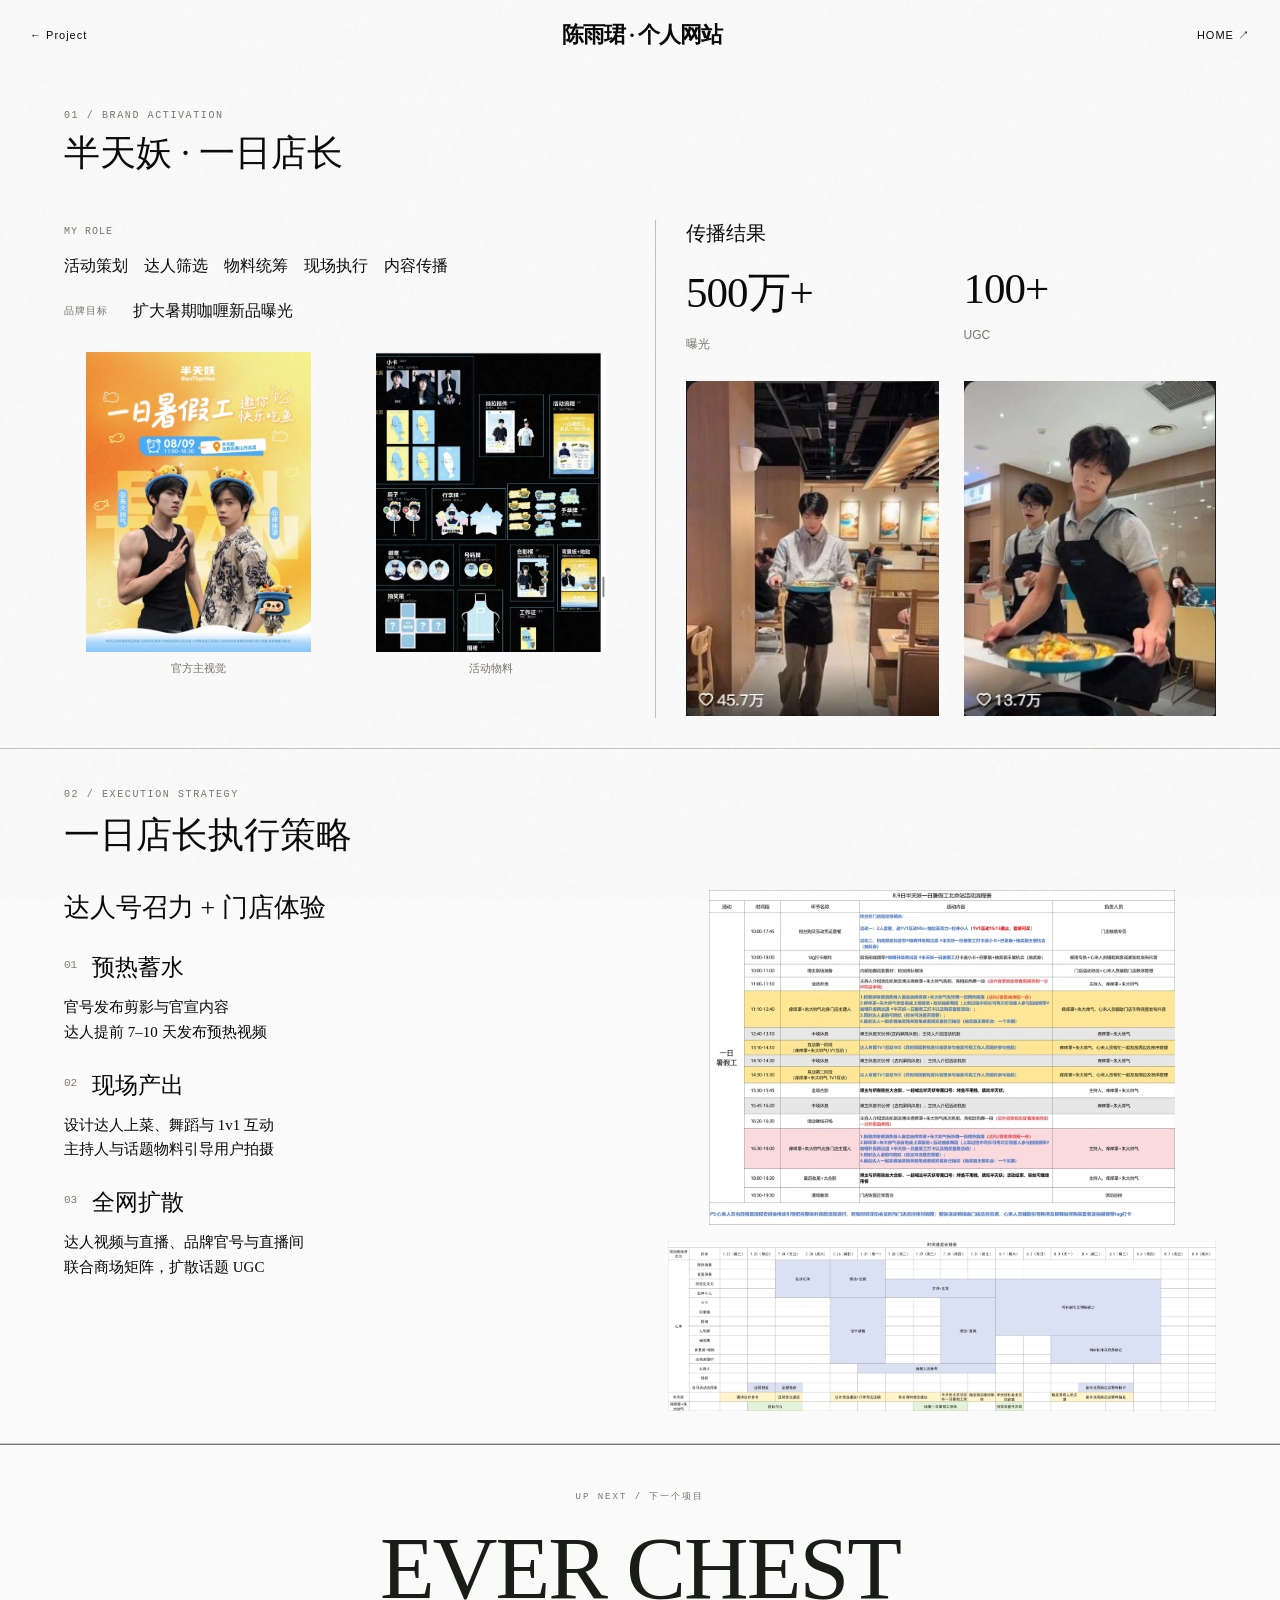
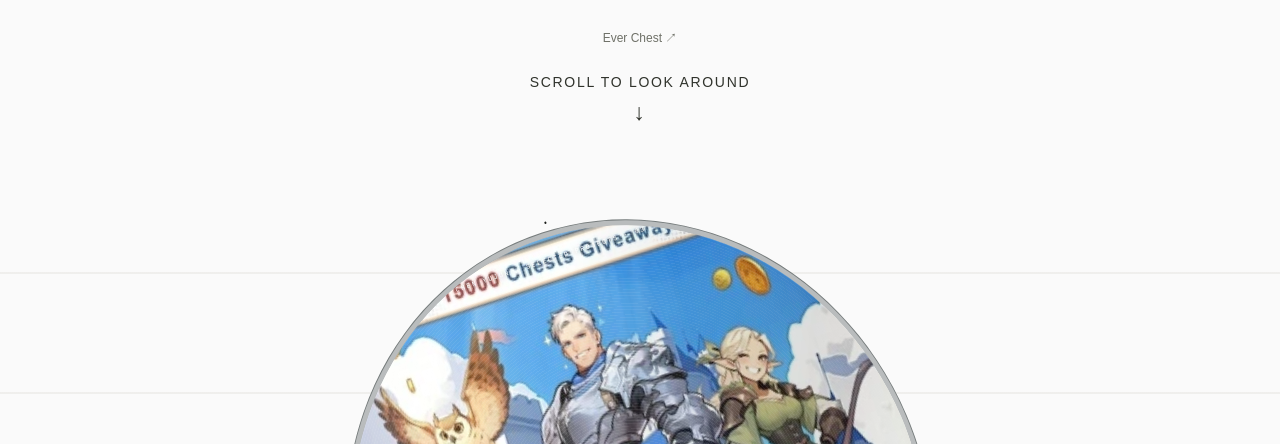
==== commit 2aab58e4: "1012-1 update" ====
--- a/bantianyao.html
+++ b/bantianyao.html
@@ -1 +1 @@
-<!doctype html><html lang="zh-CN"><head><meta charset="utf-8"><meta name="viewport" content="width=device-width,initial-scale=1"><title>半天妖 · 一日店长 · 陈雨珺作品集</title><meta name="description" content="围绕暑期咖喱新品曝光，把达人到店转化为可参与、可拍摄、可传播的线下体验，通过预热、现场内容产出与多渠道扩散延长活动热度。"><link rel="stylesheet" href="projects.css"><link rel="stylesheet" href="white-experience.css"><link rel="stylesheet" href="dogman-ppt.css"><link rel="stylesheet" href="projects-ppt.css"><link rel="stylesheet" href="next-project.css"></head><body class="case-page dogman-ppt ppt-project" data-project="bantianyao"><header class="case-nav"><a href="projects.html">← Project</a><a class="wordmark" href="index.html">YUJUN / PORTFOLIO</a><a href="index.html">HOME ↗</a></header><main id="case-content"></main><script src="projects-data.js"></script><script src="projects-ppt.js"></script><script src="next-project.js"></script></body></html>+<!doctype html><html lang="zh-CN"><head><meta charset="utf-8"><meta name="viewport" content="width=device-width,initial-scale=1"><title>半天妖 · 一日店长 · 陈雨珺 · 个人网站</title><meta name="description" content="围绕暑期咖喱新品曝光，把达人到店转化为可参与、可拍摄、可传播的线下体验，通过预热、现场内容产出与多渠道扩散延长活动热度。"><link rel="stylesheet" href="projects.css"><link rel="stylesheet" href="white-experience.css"><link rel="stylesheet" href="dogman-ppt.css"><link rel="stylesheet" href="projects-ppt.css"><link rel="stylesheet" href="next-project.css"></head><body class="case-page dogman-ppt ppt-project" data-project="bantianyao"><header class="case-nav"><a href="projects.html">← Project</a><a class="wordmark" href="index.html">陈雨珺 · 个人网站</a><a href="index.html">HOME ↗</a></header><main id="case-content"></main><script src="projects-data.js"></script><script src="projects-ppt.js"></script><script src="next-project.js"></script></body></html>
--- a/white-experience.css
+++ b/white-experience.css
@@ -1,9 +1,38 @@
-:root{--line:#252525;--white:#fafafa;--serif:'Times New Roman','Noto Serif SC','SimSun',serif}body.white-library,body.case-page{color:#080808;background:#fafafa}body.white-library:before,body.case-page:before{content:'';position:fixed;inset:0;pointer-events:none;z-index:50;opacity:.04;background-image:url("data:image/svg+xml,%3Csvg viewBox='0 0 160 160' xmlns='http://www.w3.org/2000/svg'%3E%3Cfilter id='n'%3E%3CfeTurbulence type='fractalNoise' baseFrequency='.9' numOctaves='3' stitchTiles='stitch'/%3E%3C/filter%3E%3Cpath filter='url(%23n)' d='M0 0h160v160H0z'/%3E%3C/svg%3E")}.white-library:after{display:none}.white-library{height:100dvh;overflow:hidden}.archive-nav{position:fixed;top:17px;left:50%;transform:translateX(-50%);display:flex;align-items:center;gap:27px;font:15px Arial;z-index:40}.archive-nav>a[aria-current]{position:relative}.archive-nav>a[aria-current]:after{content:'';position:absolute;bottom:-11px;left:50%;width:4px;height:4px;border-radius:50%;background:#111}.archive-nav .archive-brand{font:bold 28px var(--serif);letter-spacing:-4px;padding-right:6px}.archive-nav button{background:none;border:0;padding:0;font:15px Arial}.archive-info{position:absolute;top:17px;left:22px;width:285px;z-index:30;pointer-events:none}.archive-info h1{font:40px/.96 var(--serif);font-weight:400;margin:0 0 15px;letter-spacing:-1px;max-width:100%;overflow-wrap:anywhere}.archive-info dl{margin:0}.archive-info dl>div{display:grid;grid-template-columns:95px 1fr;border-top:1px solid #141414;padding:7px 0;gap:10px}.archive-info dt{font:8px/1.5 var(--serif);letter-spacing:1.5px}.archive-info dd{margin:0;font-size:13px;line-height:1.45;text-align:right}.disc-stage{position:absolute;inset:0;overflow:hidden;touch-action:none;outline:none}.space-disc{position:absolute;transform-origin:center;will-change:top,left,width,height;perspective:1200px}.space-disc-link{display:block;width:100%;height:100%;position:relative;outline:none}.record-surface{position:absolute;inset:0;border-radius:50%;border:5px solid #bec0c2;overflow:hidden;background:#222;mask-image:radial-gradient(circle,transparent 0 9%,black 9.2%);box-shadow:inset 0 0 0 2px #f8f8f8}.record-surface>img{width:100%;height:100%;object-fit:cover;filter:brightness(.82) saturate(.78)}.record-surface:after{content:'';position:absolute;inset:0;border-radius:50%;box-shadow:inset 0 0 0 2px #e5e7e6,inset 0 0 0 6px #bfc2c330;background:repeating-radial-gradient(circle,transparent 0 2px,#ffffff05 2px 3px);pointer-events:none}.record-gloss{position:absolute;inset:0;background:conic-gradient(from 40deg,transparent,#e9ffff24 15%,transparent 30%,#b9cedb1c 53%,transparent 69%,#eaf2f022 85%,transparent)}.record-hub{position:absolute;width:19%;height:19%;left:40.5%;top:40.5%;border-radius:50%;background:radial-gradient(circle,#fafafa 0 47%,#c6cbd0 49% 58%,#939da8 60% 66%,#c3c9d0 69% 74%,#848e9d 78% 86%,#b7bdc5 88%);box-shadow:0 0 0 1px #8b959d,inset 1px 1px 3px #fff;pointer-events:none}.record-type{position:absolute;inset:0;display:flex;flex-direction:column;align-items:center;color:white;text-shadow:0 1px 4px #0003;padding:7% 11% 5%;text-align:center}.record-type>span{font:7px monospace;letter-spacing:1.8px}.record-type b{font:italic 48px/.94 var(--serif);letter-spacing:-2px;font-weight:600;margin-top:auto;max-width:95%}.record-type small{font:9px Arial;margin-top:12px}.record-type em{font:bold 27px var(--serif);letter-spacing:-5px;margin-top:18px;padding-right:5px}.orbit-drawing{position:absolute;inset:-4%;width:108%;height:108%;z-index:5;pointer-events:none}.orbit-drawing path{fill:none;stroke:#101010;stroke-width:2.1;stroke-linecap:round;stroke-linejoin:round;stroke-dasharray:100;stroke-dashoffset:100;transition:stroke-dashoffset .55s ease}.orbit-drawing path+path{stroke-width:1;transition-delay:.09s}.space-disc-link:hover .orbit-drawing path,.space-disc-link:focus-visible .orbit-drawing path{stroke-dashoffset:0}.space-disc-link:hover .record-surface>img{filter:brightness(.9) saturate(.9)}.archive-results{position:fixed;left:36%;right:14%;bottom:7%;z-index:25;display:grid;grid-template-columns:1fr 1fr;gap:55px;text-align:center;pointer-events:none}.archive-results span{display:block;font:9px var(--serif);letter-spacing:1.8px;margin-bottom:8px}.archive-results strong{font:38px/1.05 var(--serif);font-weight:400}.archive-controls{position:fixed;bottom:15px;left:22px;right:22px;display:flex;justify-content:space-between;align-items:center;z-index:30;font:9px var(--serif);letter-spacing:1px}.archive-controls>div{display:flex;align-items:center;gap:20px}.archive-controls button{background:none;border:0;font:20px Arial;padding:4px 10px}.archive-controls button:disabled{opacity:.2;cursor:default}#archive-index{position:fixed;z-index:45;top:65px;left:50%;transform:translateX(-50%);width:380px;padding:16px 23px;background:#fafafaf5;border:1px solid #111;backdrop-filter:blur(10px)}#archive-index a{display:flex;gap:15px;padding:16px 0;border-bottom:1px solid #111;font-size:14px}#archive-index a:last-child{border:0}#archive-index small{font:10px var(--serif)}#archive-index a span{margin-left:auto}a:focus-visible,button:focus-visible{outline-color:#111}.white-library ::selection{background:#111;color:white}
-/* Editorial project pages: white paper, fine rules, oversized serif titles. */
-.case-page .case-nav{height:70px;background:#fafafaf2;backdrop-filter:blur(6px);border:0;padding:0 30px;font:11px Arial}.case-page .wordmark{font:bold 22px var(--serif);letter-spacing:-1px}.case-page main{max-width:1600px}.case-page .eyebrow{font:10px var(--serif);letter-spacing:2px;color:#111}.case-page .case-hero{min-height:calc(100vh - 70px);padding:35px 6% 70px;grid-template-columns:1.15fr 1fr;gap:8%;border-bottom:1px solid #111;align-items:center}.case-page .hero-copy h1{font:clamp(52px,6.8vw,110px)/.9 var(--serif);letter-spacing:-5px;font-weight:400;margin:30px 0}.case-page .hero-copy h1 span{display:block;font:27px/1.5 'SimSun',serif;letter-spacing:0;margin-top:20px}.case-page .hero-copy h2{font-size:15px;color:#111;margin:25px 0;font-weight:400}.case-page .hero-copy>p{font-size:13px;color:#333;max-width:420px}.case-page .hero-role{border-color:#111;max-width:420px;margin-top:25px;padding-top:12px;display:grid;grid-template-columns:100px 1fr;gap:12px}.case-page .hero-role small{font:9px var(--serif);letter-spacing:1px;color:#111}.case-page .hero-role p{margin:0;font-size:12px;text-align:right}.case-page .read-case{border-color:#111;font:10px var(--serif);letter-spacing:1px}.case-page .hero-art{max-width:480px;padding:0;align-self:center}.case-page .hero-art:before{display:none}.case-page .hero-art>img{width:100%;max-height:65vh;border:0;background:none;box-shadow:none;transform:rotate(3deg);object-fit:contain}.case-page .case-index{right:-20px;top:-65px;color:#111;font:90px var(--serif);z-index:1}.case-page .hero-sticker{position:static;display:block;background:none;box-shadow:none;transform:none;color:#111;font:9px var(--serif);letter-spacing:1px;margin-top:25px;padding:10px 0 0;border-top:1px solid #111}.case-page .case-background{padding:75px 6%;border-color:#111;grid-template-columns:1fr 1.5fr}.case-page .case-background h2{font:38px var(--serif);margin-top:18px}.case-page .case-background>p{font-size:15px;color:#222;line-height:2.1;max-width:650px}.case-page .case-results{padding:50px 6%;background:none;border-bottom:1px solid #111}.case-page .stat-grid{gap:35px 45px;margin-top:42px}.case-page .stat-grid strong{font:50px var(--serif);color:#111;letter-spacing:-2px}.case-page .stat-grid span{color:#333;font-size:11px}.case-page .data-note{color:#888;font:9px Arial}.case-page .case-toc{border-top:0;border-bottom:1px solid #111;padding:22px 6%;justify-content:space-between}.case-page .case-toc a{color:#111;font:11px Arial}.case-page .case-section{padding:85px 6%;border-color:#111}.case-page .section-heading{display:grid;grid-template-columns:1fr 2fr;align-items:start;gap:30px}.case-page .section-heading h2{font:40px/1.25 var(--serif);letter-spacing:-1px;margin:0 0 30px}.case-page .section-intro{margin-left:34%;max-width:680px;color:#333;font-size:14px}.case-page .strategy-steps{margin:45px 0;gap:30px}.case-page .strategy-steps article{border-top:1px solid #111}.case-page .strategy-steps article>span{font:34px var(--serif);color:#111}.case-page .strategy-steps h3{font:24px var(--serif)}.case-page .strategy-steps p{color:#333;font-size:12px}.case-page .case-gallery{gap:40px;align-items:center;margin-top:65px}.case-page .case-gallery figure:nth-child(even){padding-top:60px}.case-page .image-open{background:none;border:0;padding:0;box-shadow:none;border-radius:0}.case-page .image-open img{max-height:550px}.case-page .case-gallery figcaption{border-top:1px solid #111;padding-top:12px;font:10px var(--serif);color:#111}.case-page .case-gallery.single{max-width:700px;margin:60px auto}.case-page .case-gallery.single img{max-height:660px}.case-page .image-open>span{background:#fff;color:#111;border:1px solid #111;border-radius:0}.case-page .section-note{background:none;border-left:0;border-top:1px solid #111;padding:20px 0 0;font:13px/1.8 var(--serif);color:#111}.case-page th{background:none;border-block:1px solid #111;color:#111;font:12px var(--serif)}.case-page td{border-color:#333;color:#222}.case-page .push-comparison article{padding:25px 0;background:none;border:0;border-top:1px solid #111;border-radius:0;box-shadow:none}.case-page .push-comparison small{font:10px var(--serif);color:#111}.case-page .push-comparison h3{font:25px/1.4 var(--serif)}.case-page .push-comparison p{color:#333}.case-page .push-comparison strong{font:65px var(--serif);color:#111;border-color:#111}.case-page .case-end{padding:35px 6% 50px}.case-page .case-end>a{border-color:#111}.case-page .case-end>a strong{font:50px var(--serif);letter-spacing:-1px}.case-page .case-end>a>span,.case-page .case-end>p{color:#777}.case-page .image-lightbox{background:#fff;border:1px solid #111;border-radius:0}.case-page .lightbox-close{border:0}
-@media(min-width:1500px){.archive-info{width:340px;left:25px}.archive-info h1{font-size:48px}.archive-info dd{font-size:16px}.archive-results strong{font-size:45px}.record-type b{font-size:66px}}
-@media(max-width:900px){.archive-info{width:230px;top:65px;left:18px}.archive-info h1{font-size:30px}.archive-info dl>div{grid-template-columns:75px 1fr}.archive-info dd{font-size:11px}.record-type b{font-size:35px}.archive-results{left:30%;right:8%;gap:25px}.archive-results strong{font-size:30px}.case-page .section-heading{grid-template-columns:1fr}.case-page .section-intro{margin-left:0}.case-page .hero-copy h1{font-size:66px}.case-page .section-heading h2{font-size:32px}}
-@media(max-width:699px){.archive-nav{top:16px;gap:23px;width:max-content;font-size:13px}.archive-nav button{font-size:13px}.archive-nav .archive-brand{font-size:24px}.archive-info{left:16px;top:70px;width:calc(100% - 32px);max-width:350px}.archive-info h1{font-size:30px;max-width:100%;margin-bottom:10px}.archive-info dl>div{padding:4px 0;grid-template-columns:95px 1fr}.archive-info dt{font-size:7px}.archive-info dd{font-size:10px}.archive-info dl>div:last-child{display:none}.record-type b{font-size:30px;letter-spacing:-1px}.record-type small{font-size:7px}.record-type>span{font-size:5px;letter-spacing:1px}.record-type em{font-size:22px;margin-top:12px}.record-surface{border-width:3px}.archive-results{left:15%;right:8%;bottom:12%;gap:25px}.archive-results span{font-size:8px;letter-spacing:.5px}.archive-results strong{font-size:31px}.archive-controls{font-size:7px;bottom:20px;left:14px;right:14px;letter-spacing:0}.archive-controls>div{gap:5px}.archive-controls button{padding:3px 5px}#archive-index{width:calc(100% - 36px)}.case-page .case-nav{padding:0 18px;font-size:9px;height:60px}.case-page .case-nav .wordmark{font-size:16px}.case-page .case-hero{grid-template-columns:1fr;padding:35px 6% 55px;gap:40px;min-height:0}.case-page .hero-copy h1{font-size:57px;letter-spacing:-3px}.case-page .hero-copy h1 span{font-size:24px}.case-page .hero-copy h2{font-size:14px}.case-page .hero-art{width:82%;margin:25px auto 0}.case-page .hero-art>img{max-height:480px}.case-page .case-index{font-size:62px;top:-38px;right:-25px}.case-page .case-background{grid-template-columns:1fr;gap:15px;padding:40px 6%}.case-page .case-background h2{font-size:31px}.case-page .case-background>p{font-size:13px}.case-page .stat-grid strong{font-size:40px}.case-page .case-section{padding:45px 6%}.case-page .section-heading{gap:15px}.case-page .section-heading h2{font-size:29px;margin-bottom:10px}.case-page .case-gallery{margin-top:35px;gap:28px}.case-page .case-gallery figure:nth-child(even){padding-top:0}.case-page .case-end>a strong{font-size:32px}.case-page .strategy-steps article{padding-top:13px}.case-page .case-gallery.single img{max-height:550px}}
-@media(prefers-reduced-motion:reduce){.orbit-drawing path{transition:none}.space-disc{will-change:auto}}
-
-.archive-info{opacity:0;visibility:hidden;pointer-events:none;transition:opacity .18s}.archive-info.is-visible{opacity:1;visibility:visible}.archive-info h1{font-family:Georgia,'Songti SC','SimSun',serif;font-size:34px;line-height:1.2}.record-type>b{font-family:Georgia,'Songti SC','SimSun',serif}.archive-nav #contact-open{font:inherit;background:none;border:0;padding:0;cursor:pointer;color:inherit}@media(max-width:700px){.archive-info h1{font-size:23px}}
+:root{--line:#252525;--white:#fafafa;--serif:'Times New Roman','Noto Serif SC','SimSun',serif}body.white-library,body.case-page{color:#080808;background:#fafafa}body.white-library:before,body.case-page:before{content:'';position:fixed;inset:0;pointer-events:none;z-index:50;opacity:.04;background-image:url("data:image/svg+xml,%3Csvg viewBox='0 0 160 160' xmlns='http://www.w3.org/2000/svg'%3E%3Cfilter id='n'%3E%3CfeTurbulence type='fractalNoise' baseFrequency='.9' numOctaves='3' stitchTiles='stitch'/%3E%3C/filter%3E%3Cpath filter='url(%23n)' d='M0 0h160v160H0z'/%3E%3C/svg%3E")}.white-library:after{display:none}.white-library{height:100dvh;overflow:hidden}.archive-nav{position:fixed;top:17px;left:50%;transform:translateX(-50%);display:flex;align-items:center;gap:27px;font:15px Arial;z-index:40}.archive-nav>a[aria-current]{position:relative}.archive-nav>a[aria-current]:after{content:'';position:absolute;bottom:-11px;left:50%;width:4px;height:4px;border-radius:50%;background:#111}.archive-nav .archive-brand{font:bold 28px var(--serif);letter-spacing:-4px;padding-right:6px}.archive-nav button{background:none;border:0;padding:0;font:15px Arial}.archive-info{position:absolute;top:17px;left:22px;width:285px;z-index:30;pointer-events:none}.archive-info h1{font:40px/.96 var(--serif);font-weight:400;margin:0 0 15px;letter-spacing:-1px;max-width:100%;overflow-wrap:anywhere}.archive-info dl{margin:0}.archive-info dl>div{display:grid;grid-template-columns:95px 1fr;border-top:1px solid #141414;padding:7px 0;gap:10px}.archive-info dt{font:8px/1.5 var(--serif);letter-spacing:1.5px}.archive-info dd{margin:0;font-size:13px;line-height:1.45;text-align:right}.disc-stage{position:absolute;inset:0;overflow:hidden;touch-action:none;outline:none}.space-disc{position:absolute;transform-origin:center;will-change:top,left,width,height;perspective:1200px}.space-disc-link{display:block;width:100%;height:100%;position:relative;outline:none}.record-surface{position:absolute;inset:0;border-radius:50%;border:5px solid #bec0c2;overflow:hidden;background:#222;mask-image:radial-gradient(circle,transparent 0 9%,black 9.2%);box-shadow:inset 0 0 0 2px #f8f8f8}.record-surface>img{width:100%;height:100%;object-fit:cover;filter:brightness(.82) saturate(.78)}.record-surface:after{content:'';position:absolute;inset:0;border-radius:50%;box-shadow:inset 0 0 0 2px #e5e7e6,inset 0 0 0 6px #bfc2c330;background:repeating-radial-gradient(circle,transparent 0 2px,#ffffff05 2px 3px);pointer-events:none}.record-gloss{position:absolute;inset:0;background:conic-gradient(from 40deg,transparent,#e9ffff24 15%,transparent 30%,#b9cedb1c 53%,transparent 69%,#eaf2f022 85%,transparent)}.record-hub{position:absolute;width:19%;height:19%;left:40.5%;top:40.5%;border-radius:50%;background:radial-gradient(circle,#fafafa 0 47%,#c6cbd0 49% 58%,#939da8 60% 66%,#c3c9d0 69% 74%,#848e9d 78% 86%,#b7bdc5 88%);box-shadow:0 0 0 1px #8b959d,inset 1px 1px 3px #fff;pointer-events:none}.record-type{position:absolute;inset:0;display:flex;flex-direction:column;align-items:center;color:white;text-shadow:0 1px 4px #0003;padding:7% 11% 5%;text-align:center}.record-type>span{font:7px monospace;letter-spacing:1.8px}.record-type b{font:italic 48px/.94 var(--serif);letter-spacing:-2px;font-weight:600;margin-top:auto;max-width:95%}.record-type small{font:9px Arial;margin-top:12px}.record-type em{font:bold 27px var(--serif);letter-spacing:-5px;margin-top:18px;padding-right:5px}.orbit-drawing{position:absolute;inset:-4%;width:108%;height:108%;z-index:5;pointer-events:none}.orbit-drawing path{fill:none;stroke:#101010;stroke-width:2.1;stroke-linecap:round;stroke-linejoin:round;stroke-dasharray:100;stroke-dashoffset:100;transition:stroke-dashoffset .55s ease}.orbit-drawing path+path{stroke-width:1;transition-delay:.09s}.space-disc-link:hover .orbit-drawing path,.space-disc-link:focus-visible .orbit-drawing path{stroke-dashoffset:0}.space-disc-link:hover .record-surface>img{filter:brightness(.9) saturate(.9)}.archive-results{position:fixed;left:36%;right:14%;bottom:7%;z-index:25;display:grid;grid-template-columns:1fr 1fr;gap:55px;text-align:center;pointer-events:none}.archive-results span{display:block;font:9px var(--serif);letter-spacing:1.8px;margin-bottom:8px}.archive-results strong{font:38px/1.05 var(--serif);font-weight:400}.archive-controls{position:fixed;bottom:15px;left:22px;right:22px;display:flex;justify-content:space-between;align-items:center;z-index:30;font:9px var(--serif);letter-spacing:1px}.archive-controls>div{display:flex;align-items:center;gap:20px}.archive-controls button{background:none;border:0;font:20px Arial;padding:4px 10px}.archive-controls button:disabled{opacity:.2;cursor:default}#archive-index{position:fixed;z-index:45;top:65px;left:50%;transform:translateX(-50%);width:380px;padding:16px 23px;background:#fafafaf5;border:1px solid #111;backdrop-filter:blur(10px)}#archive-index a{display:flex;gap:15px;padding:16px 0;border-bottom:1px solid #111;font-size:14px}#archive-index a:last-child{border:0}#archive-index small{font:10px var(--serif)}#archive-index a span{margin-left:auto}a:focus-visible,button:focus-visible{outline-color:#111}.white-library ::selection{background:#111;color:white}
+/* Editorial project pages: white paper, fine rules, oversized serif titles. */
+.case-page .case-nav{height:70px;background:#fafafaf2;backdrop-filter:blur(6px);border:0;padding:0 30px;font:11px Arial}.case-page .wordmark{font:bold 22px var(--serif);letter-spacing:-1px}.case-page main{max-width:1600px}.case-page .eyebrow{font:10px var(--serif);letter-spacing:2px;color:#111}.case-page .case-hero{min-height:calc(100vh - 70px);padding:35px 6% 70px;grid-template-columns:1.15fr 1fr;gap:8%;border-bottom:1px solid #111;align-items:center}.case-page .hero-copy h1{font:clamp(52px,6.8vw,110px)/.9 var(--serif);letter-spacing:-5px;font-weight:400;margin:30px 0}.case-page .hero-copy h1 span{display:block;font:27px/1.5 'SimSun',serif;letter-spacing:0;margin-top:20px}.case-page .hero-copy h2{font-size:15px;color:#111;margin:25px 0;font-weight:400}.case-page .hero-copy>p{font-size:13px;color:#333;max-width:420px}.case-page .hero-role{border-color:#111;max-width:420px;margin-top:25px;padding-top:12px;display:grid;grid-template-columns:100px 1fr;gap:12px}.case-page .hero-role small{font:9px var(--serif);letter-spacing:1px;color:#111}.case-page .hero-role p{margin:0;font-size:12px;text-align:right}.case-page .read-case{border-color:#111;font:10px var(--serif);letter-spacing:1px}.case-page .hero-art{max-width:480px;padding:0;align-self:center}.case-page .hero-art:before{display:none}.case-page .hero-art>img{width:100%;max-height:65vh;border:0;background:none;box-shadow:none;transform:rotate(3deg);object-fit:contain}.case-page .case-index{right:-20px;top:-65px;color:#111;font:90px var(--serif);z-index:1}.case-page .hero-sticker{position:static;display:block;background:none;box-shadow:none;transform:none;color:#111;font:9px var(--serif);letter-spacing:1px;margin-top:25px;padding:10px 0 0;border-top:1px solid #111}.case-page .case-background{padding:75px 6%;border-color:#111;grid-template-columns:1fr 1.5fr}.case-page .case-background h2{font:38px var(--serif);margin-top:18px}.case-page .case-background>p{font-size:15px;color:#222;line-height:2.1;max-width:650px}.case-page .case-results{padding:50px 6%;background:none;border-bottom:1px solid #111}.case-page .stat-grid{gap:35px 45px;margin-top:42px}.case-page .stat-grid strong{font:50px var(--serif);color:#111;letter-spacing:-2px}.case-page .stat-grid span{color:#333;font-size:11px}.case-page .data-note{color:#888;font:9px Arial}.case-page .case-toc{border-top:0;border-bottom:1px solid #111;padding:22px 6%;justify-content:space-between}.case-page .case-toc a{color:#111;font:11px Arial}.case-page .case-section{padding:85px 6%;border-color:#111}.case-page .section-heading{display:grid;grid-template-columns:1fr 2fr;align-items:start;gap:30px}.case-page .section-heading h2{font:40px/1.25 var(--serif);letter-spacing:-1px;margin:0 0 30px}.case-page .section-intro{margin-left:34%;max-width:680px;color:#333;font-size:14px}.case-page .strategy-steps{margin:45px 0;gap:30px}.case-page .strategy-steps article{border-top:1px solid #111}.case-page .strategy-steps article>span{font:34px var(--serif);color:#111}.case-page .strategy-steps h3{font:24px var(--serif)}.case-page .strategy-steps p{color:#333;font-size:12px}.case-page .case-gallery{gap:40px;align-items:center;margin-top:65px}.case-page .case-gallery figure:nth-child(even){padding-top:60px}.case-page .image-open{background:none;border:0;padding:0;box-shadow:none;border-radius:0}.case-page .image-open img{max-height:550px}.case-page .case-gallery figcaption{border-top:1px solid #111;padding-top:12px;font:10px var(--serif);color:#111}.case-page .case-gallery.single{max-width:700px;margin:60px auto}.case-page .case-gallery.single img{max-height:660px}.case-page .image-open>span{background:#fff;color:#111;border:1px solid #111;border-radius:0}.case-page .section-note{background:none;border-left:0;border-top:1px solid #111;padding:20px 0 0;font:13px/1.8 var(--serif);color:#111}.case-page th{background:none;border-block:1px solid #111;color:#111;font:12px var(--serif)}.case-page td{border-color:#333;color:#222}.case-page .push-comparison article{padding:25px 0;background:none;border:0;border-top:1px solid #111;border-radius:0;box-shadow:none}.case-page .push-comparison small{font:10px var(--serif);color:#111}.case-page .push-comparison h3{font:25px/1.4 var(--serif)}.case-page .push-comparison p{color:#333}.case-page .push-comparison strong{font:65px var(--serif);color:#111;border-color:#111}.case-page .case-end{padding:35px 6% 50px}.case-page .case-end>a{border-color:#111}.case-page .case-end>a strong{font:50px var(--serif);letter-spacing:-1px}.case-page .case-end>a>span,.case-page .case-end>p{color:#777}.case-page .image-lightbox{background:#fff;border:1px solid #111;border-radius:0}.case-page .lightbox-close{border:0}
+@media(min-width:1500px){.archive-info{width:340px;left:25px}.archive-info h1{font-size:48px}.archive-info dd{font-size:16px}.archive-results strong{font-size:45px}.record-type b{font-size:66px}}
+@media(max-width:900px){.archive-info{width:230px;top:65px;left:18px}.archive-info h1{font-size:30px}.archive-info dl>div{grid-template-columns:75px 1fr}.archive-info dd{font-size:11px}.record-type b{font-size:35px}.archive-results{left:30%;right:8%;gap:25px}.archive-results strong{font-size:30px}.case-page .section-heading{grid-template-columns:1fr}.case-page .section-intro{margin-left:0}.case-page .hero-copy h1{font-size:66px}.case-page .section-heading h2{font-size:32px}}
+@media(max-width:699px){.archive-nav{top:16px;gap:23px;width:max-content;font-size:13px}.archive-nav button{font-size:13px}.archive-nav .archive-brand{font-size:24px}.archive-info{left:16px;top:70px;width:calc(100% - 32px);max-width:350px}.archive-info h1{font-size:30px;max-width:100%;margin-bottom:10px}.archive-info dl>div{padding:4px 0;grid-template-columns:95px 1fr}.archive-info dt{font-size:7px}.archive-info dd{font-size:10px}.archive-info dl>div:last-child{display:none}.record-type b{font-size:30px;letter-spacing:-1px}.record-type small{font-size:7px}.record-type>span{font-size:5px;letter-spacing:1px}.record-type em{font-size:22px;margin-top:12px}.record-surface{border-width:3px}.archive-results{left:15%;right:8%;bottom:12%;gap:25px}.archive-results span{font-size:8px;letter-spacing:.5px}.archive-results strong{font-size:31px}.archive-controls{font-size:7px;bottom:20px;left:14px;right:14px;letter-spacing:0}.archive-controls>div{gap:5px}.archive-controls button{padding:3px 5px}#archive-index{width:calc(100% - 36px)}.case-page .case-nav{padding:0 18px;font-size:9px;height:60px}.case-page .case-nav .wordmark{font-size:16px}.case-page .case-hero{grid-template-columns:1fr;padding:35px 6% 55px;gap:40px;min-height:0}.case-page .hero-copy h1{font-size:57px;letter-spacing:-3px}.case-page .hero-copy h1 span{font-size:24px}.case-page .hero-copy h2{font-size:14px}.case-page .hero-art{width:82%;margin:25px auto 0}.case-page .hero-art>img{max-height:480px}.case-page .case-index{font-size:62px;top:-38px;right:-25px}.case-page .case-background{grid-template-columns:1fr;gap:15px;padding:40px 6%}.case-page .case-background h2{font-size:31px}.case-page .case-background>p{font-size:13px}.case-page .stat-grid strong{font-size:40px}.case-page .case-section{padding:45px 6%}.case-page .section-heading{gap:15px}.case-page .section-heading h2{font-size:29px;margin-bottom:10px}.case-page .case-gallery{margin-top:35px;gap:28px}.case-page .case-gallery figure:nth-child(even){padding-top:0}.case-page .case-end>a strong{font-size:32px}.case-page .strategy-steps article{padding-top:13px}.case-page .case-gallery.single img{max-height:550px}}
+@media(prefers-reduced-motion:reduce){.orbit-drawing path{transition:none}.space-disc{will-change:auto}}
+
+.archive-info{opacity:0;visibility:hidden;pointer-events:none;transition:opacity .18s}.archive-info.is-visible{opacity:1;visibility:visible}.archive-info h1{font-family:Georgia,'Songti SC','SimSun',serif;font-size:34px;line-height:1.2}.record-type>b{font-family:Georgia,'Songti SC','SimSun',serif}.archive-nav #contact-open{font:inherit;background:none;border:0;padding:0;cursor:pointer;color:inherit}@media(max-width:700px){.archive-info h1{font-size:23px}}
+
+/* Keep the browsing cue centered independently of the disc controls. */
+.white-library .archive-controls { bottom: 24px; min-height: 46px; justify-content: flex-end; pointer-events: none; }
+.archive-controls > .archive-scroll-hint {
+  position: absolute; left: 50%; transform: translateX(-50%);
+  font: 500 15px/1.4 Arial, sans-serif; letter-spacing: 1.8px;
+  white-space: nowrap; color: #222; padding: 12px 18px;
+  background: #fafafae8; border: 1px solid #d6d6d2; border-radius: 30px;
+}
+.archive-scroll-hint > span { display: inline-block; margin-left: 8px; font-size: 20px; vertical-align: -1px; }
+.archive-controls > div { pointer-events: auto; font-size: 12px; }
+@keyframes record-breathe {
+  0%, 100% { transform: translateY(0) rotate(0) scale(1); }
+  50% { transform: translateY(-8px) rotate(1.6deg) scale(1.012); }
+}
+@media (hover: hover) and (prefers-reduced-motion: no-preference) {
+  .space-disc-link:is(:hover, :focus-visible) { animation: record-breathe 3.2s ease-in-out infinite; }
+}
+@media (max-width: 699px) {
+  .white-library .archive-controls { bottom: 18px; min-height: 94px; align-items: flex-end; justify-content: center; }
+  .archive-controls > .archive-scroll-hint { top: 0; font-size: 13px; letter-spacing: 1.1px; padding: 9px 14px; }
+  .archive-controls > div { gap: 18px; }
+}
+@media (prefers-reduced-motion: reduce) { .space-disc-link { animation: none; } }
+
+/* A small, unframed cue on the central axis. */
+.archive-controls > .archive-scroll-hint { font:400 11px/1.5 Arial,sans-serif;letter-spacing:1.5px;color:#72726c;padding:7px 0;background:none;border:0;border-radius:0; }
+.archive-scroll-hint > span { font-size:15px;margin-left:7px; }
+@media(max-width:699px) { .archive-controls > .archive-scroll-hint { font-size:10px;padding:9px 0; } }
--- a/next-project.css
+++ b/next-project.css
@@ -1,4 +1,10 @@
-.next-project{--disc-size:min(680px,82vw);border-top:1px solid #77766e;margin-top:0;overflow:hidden;background:transparent}.next-project-link{display:block;color:#191c17;text-decoration:none}.next-project-heading{padding:40px 6% 30px;text-align:center;border-bottom:1px solid #aaa79d}.next-project-heading>span{font:9px 'Courier New',monospace;letter-spacing:2px;color:#777469}.next-project-heading h2{font:clamp(42px,7vw,100px) Georgia,'Songti SC','SimSun',serif;line-height:1.05;margin:18px 0 15px;letter-spacing:-2px}.next-project-heading p{font-size:12px;color:#6f7168;margin:0}.next-disc-window{position:relative;height:calc(var(--disc-size)*.36 + 45px);overflow:hidden;background:repeating-linear-gradient(transparent 0,transparent 118px,#c1beb360 119px,transparent 120px)}.next-record{position:absolute;left:50%;top:40px;width:var(--disc-size);height:var(--disc-size);transform:translateX(-50%) rotate(-18deg) scaleX(.92);transition:transform .6s cubic-bezier(.2,.8,.2,1)}.next-record-surface{position:absolute;inset:3.5%;border-radius:50%;overflow:hidden;background:#a4a7a8;border:5px solid #b9bcbd;box-shadow:0 0 0 1px #777d7d,inset 0 0 0 3px #fff9}.next-record-surface>img{width:100%;height:100%;object-fit:cover;display:block;filter:saturate(.82);transition:filter .5s}.next-record-gloss{position:absolute;inset:0;border-radius:50%;background:linear-gradient(115deg,#fff3,transparent 37%,#0002 70%,#fff2),repeating-radial-gradient(circle at center,transparent 0 2px,#fff1 2.2px 2.8px);pointer-events:none}.next-record-type{position:absolute;inset:3% 7%;text-align:center;display:flex;flex-direction:column;align-items:center;color:white;text-shadow:0 1px 5px #0006}.next-record-type small{font:7px monospace;letter-spacing:2px}.next-record-type b{font:bold italic 45px Georgia,'Songti SC','SimSun',serif;margin-top:auto}.next-record-type>span{font-size:11px;margin:10px 0 20%}.next-record-hub{position:absolute;left:42%;top:42%;width:16%;height:16%;border-radius:50%;background:radial-gradient(circle,#fafafa 0 50%,#cacdd0 51% 60%,#929aa1 61% 70%,#d7dcdf 71% 77%,#8f979d 78%);box-shadow:0 0 0 1px #798087}.next-disc-drawing{position:absolute;inset:0;width:100%;height:100%;fill:none;stroke:#181b17;stroke-width:2;stroke-linecap:round;pointer-events:none;z-index:3;overflow:visible}.next-disc-drawing path{stroke-dasharray:100;stroke-dashoffset:100;transition:stroke-dashoffset .8s ease}.next-disc-drawing path+path{stroke-width:1;transition-delay:.08s}.next-project-link:hover .next-disc-drawing path,.next-project-link:focus-visible .next-disc-drawing path{stroke-dashoffset:0}.next-project-link:hover .next-record,.next-project-link:focus-visible .next-record{transform:translateX(-50%) translateY(-8px) rotate(-15deg) scaleX(.92)}.next-project-link:hover img{filter:saturate(1)}.next-project-link:focus-visible{outline:2px solid #6f765f;outline-offset:-4px}@media(max-width:650px){.next-project-heading{padding:30px 6% 24px}.next-project-heading h2{letter-spacing:-1px}.next-disc-window{height:calc(var(--disc-size)*.36 + 32px)}.next-record{top:28px}.next-project-heading p{font-size:11px}.next-record-type small{font-size:5px;letter-spacing:1px}}@media(prefers-reduced-motion:reduce){.next-record,.next-disc-drawing path{transition:none}}
-
-.next-project-heading{border-bottom:0}.page-departing{opacity:0;transition:opacity .18s ease}
-@media(prefers-reduced-motion:reduce){.page-departing{transition:none}}
+.next-project{--disc-size:min(680px,82vw);border-top:1px solid #77766e;margin-top:0;overflow:hidden;background:transparent}.next-project-link{display:block;color:#191c17;text-decoration:none}.next-project-heading{padding:40px 6% 30px;text-align:center;border-bottom:1px solid #aaa79d}.next-project-heading>span{font:9px 'Courier New',monospace;letter-spacing:2px;color:#777469}.next-project-heading h2{font:clamp(42px,7vw,100px) Georgia,'Songti SC','SimSun',serif;line-height:1.05;margin:18px 0 15px;letter-spacing:-2px}.next-project-heading p{font-size:12px;color:#6f7168;margin:0}.next-disc-window{position:relative;height:calc(var(--disc-size)*.36 + 45px);overflow:hidden;background:repeating-linear-gradient(transparent 0,transparent 118px,#c1beb360 119px,transparent 120px)}.next-record{position:absolute;left:50%;top:40px;width:var(--disc-size);height:var(--disc-size);transform:translateX(-50%) rotate(-18deg) scaleX(.92);transition:transform .6s cubic-bezier(.2,.8,.2,1)}.next-record-surface{position:absolute;inset:3.5%;border-radius:50%;overflow:hidden;background:#a4a7a8;border:5px solid #b9bcbd;box-shadow:0 0 0 1px #777d7d,inset 0 0 0 3px #fff9}.next-record-surface>img{width:100%;height:100%;object-fit:cover;display:block;filter:saturate(.82);transition:filter .5s}.next-record-gloss{position:absolute;inset:0;border-radius:50%;background:linear-gradient(115deg,#fff3,transparent 37%,#0002 70%,#fff2),repeating-radial-gradient(circle at center,transparent 0 2px,#fff1 2.2px 2.8px);pointer-events:none}.next-record-type{position:absolute;inset:3% 7%;text-align:center;display:flex;flex-direction:column;align-items:center;color:white;text-shadow:0 1px 5px #0006}.next-record-type small{font:7px monospace;letter-spacing:2px}.next-record-type b{font:bold italic 45px Georgia,'Songti SC','SimSun',serif;margin-top:auto}.next-record-type>span{font-size:11px;margin:10px 0 20%}.next-record-hub{position:absolute;left:42%;top:42%;width:16%;height:16%;border-radius:50%;background:radial-gradient(circle,#fafafa 0 50%,#cacdd0 51% 60%,#929aa1 61% 70%,#d7dcdf 71% 77%,#8f979d 78%);box-shadow:0 0 0 1px #798087}.next-disc-drawing{position:absolute;inset:0;width:100%;height:100%;fill:none;stroke:#181b17;stroke-width:2;stroke-linecap:round;pointer-events:none;z-index:3;overflow:visible}.next-disc-drawing path{stroke-dasharray:100;stroke-dashoffset:100;transition:stroke-dashoffset .8s ease}.next-disc-drawing path+path{stroke-width:1;transition-delay:.08s}.next-project-link:hover .next-disc-drawing path,.next-project-link:focus-visible .next-disc-drawing path{stroke-dashoffset:0}.next-project-link:hover .next-record,.next-project-link:focus-visible .next-record{transform:translateX(-50%) translateY(-8px) rotate(-15deg) scaleX(.92)}.next-project-link:hover img{filter:saturate(1)}.next-project-link:focus-visible{outline:2px solid #6f765f;outline-offset:-4px}@media(max-width:650px){.next-project-heading{padding:30px 6% 24px}.next-project-heading h2{letter-spacing:-1px}.next-disc-window{height:calc(var(--disc-size)*.36 + 32px)}.next-record{top:28px}.next-project-heading p{font-size:11px}.next-record-type small{font-size:5px;letter-spacing:1px}}@media(prefers-reduced-motion:reduce){.next-record,.next-disc-drawing path{transition:none}}
+
+.next-project-heading{border-bottom:0}.page-departing{opacity:0;transition:opacity .18s ease}
+@media(prefers-reduced-motion:reduce){.page-departing{transition:none}}
+
+.next-scroll-hint { display: flex; flex-direction: column; align-items: center; gap: 8px; margin-top: 26px; color: #30332c; font: 500 14px/1.4 Arial, sans-serif; letter-spacing: 1.7px; }
+.next-scroll-hint > span:last-child { font-size: 23px; line-height: 1; }
+@keyframes next-scroll-nudge { 0%, 100% { transform: translateY(0); } 50% { transform: translateY(5px); } }
+@media (prefers-reduced-motion: no-preference) { .next-scroll-hint > span:last-child { animation: next-scroll-nudge 2.4s ease-in-out infinite; } }
+@media (max-width: 650px) { .next-scroll-hint { font-size: 12px; letter-spacing: 1px; margin-top: 22px; } }
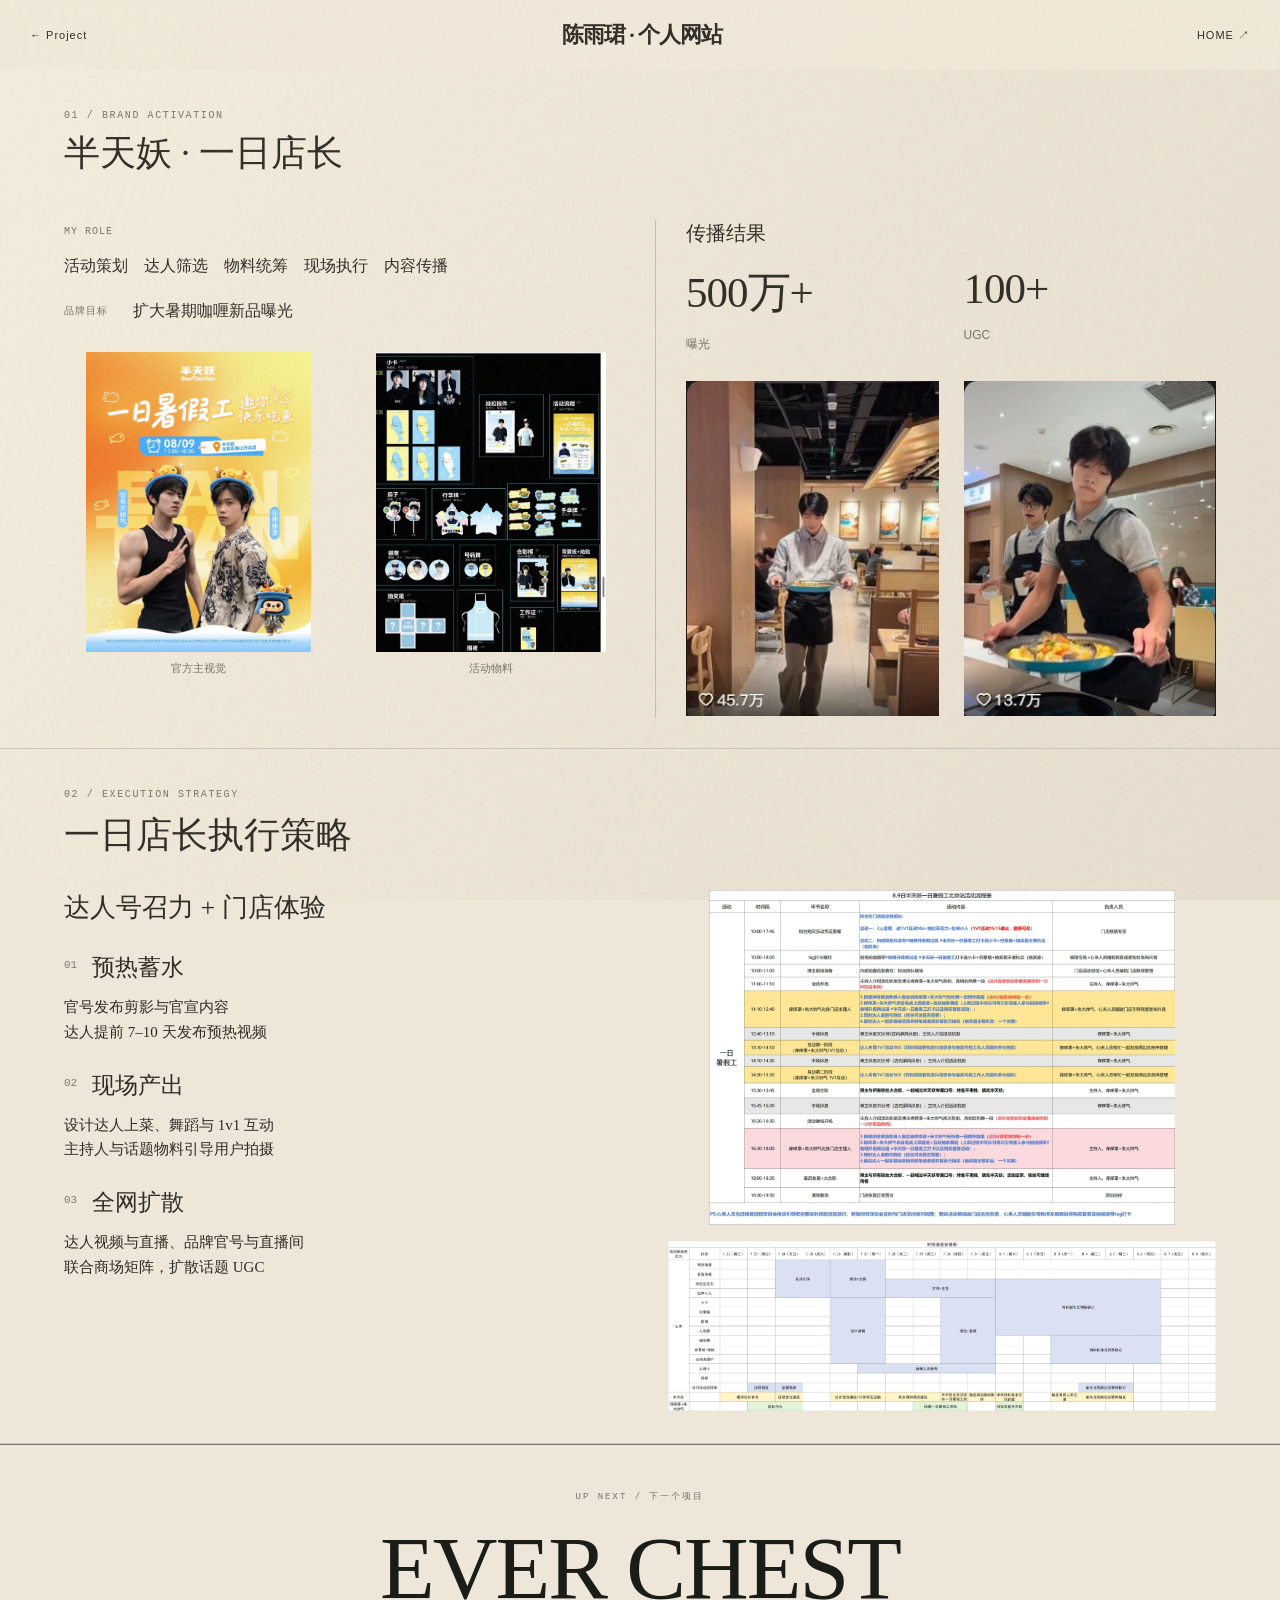
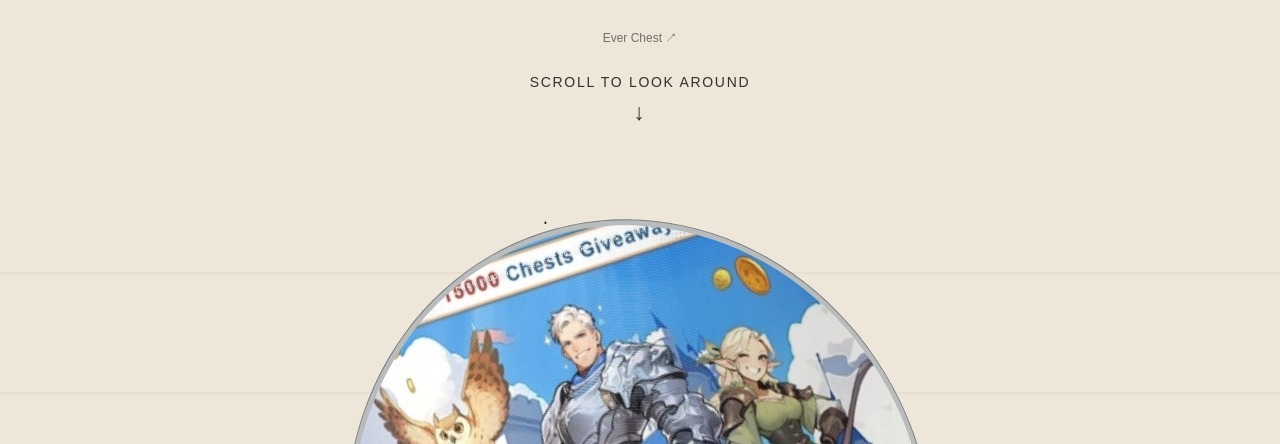
==== commit 06d64c61: "Update portfolio website pages and room assets" ====
--- a/bantianyao.html
+++ b/bantianyao.html
@@ -1 +1 @@
-<!doctype html><html lang="zh-CN"><head><meta charset="utf-8"><meta name="viewport" content="width=device-width,initial-scale=1"><title>半天妖 · 一日店长 · 陈雨珺 · 个人网站</title><meta name="description" content="围绕暑期咖喱新品曝光，把达人到店转化为可参与、可拍摄、可传播的线下体验，通过预热、现场内容产出与多渠道扩散延长活动热度。"><link rel="stylesheet" href="projects.css"><link rel="stylesheet" href="white-experience.css"><link rel="stylesheet" href="dogman-ppt.css"><link rel="stylesheet" href="projects-ppt.css"><link rel="stylesheet" href="next-project.css"></head><body class="case-page dogman-ppt ppt-project" data-project="bantianyao"><header class="case-nav"><a href="projects.html">← Project</a><a class="wordmark" href="index.html">陈雨珺 · 个人网站</a><a href="index.html">HOME ↗</a></header><main id="case-content"></main><script src="projects-data.js"></script><script src="projects-ppt.js"></script><script src="next-project.js"></script></body></html>+<!doctype html><html lang="zh-CN"><head><meta charset="utf-8"><meta name="viewport" content="width=device-width,initial-scale=1"><title>半天妖 · 一日店长 · 陈雨珺 · 个人网站</title><meta name="description" content="围绕暑期咖喱新品曝光，把达人到店转化为可参与、可拍摄、可传播的线下体验，通过预热、现场内容产出与多渠道扩散延长活动热度。"><link rel="stylesheet" href="projects.css"><link rel="stylesheet" href="white-experience.css"><link rel="stylesheet" href="dogman-ppt.css"><link rel="stylesheet" href="projects-ppt.css"><link rel="stylesheet" href="next-project.css"><link rel="stylesheet" href="project-warm.css?v=1"></head><body class="case-page dogman-ppt ppt-project" data-project="bantianyao"><header class="case-nav"><a href="projects.html">← Project</a><a class="wordmark" href="index.html">陈雨珺 · 个人网站</a><a href="index.html">HOME ↗</a></header><main id="case-content"></main><script src="projects-data.js"></script><script src="projects-ppt.js"></script><script src="next-project.js"></script></body></html>
--- a/project-warm.css
+++ b/project-warm.css
@@ -0,0 +1,5 @@
+/* Shared warm paper surface across project library and case studies. */
+html:has(.library-page),html:has(.case-page){background:#eee6d8}
+body.library-page,body.case-page{background-color:#eee6d8;background-image:url("data:image/svg+xml,%3Csvg xmlns='http://www.w3.org/2000/svg' width='160' height='160'%3E%3Cfilter id='n'%3E%3CfeTurbulence type='fractalNoise' baseFrequency='.78' numOctaves='3' stitchTiles='stitch'/%3E%3C/filter%3E%3Cpath fill='%23857459' opacity='.1' filter='url(%23n)' d='M0 0h160v160H0z'/%3E%3C/svg%3E"),linear-gradient(115deg,#f7efdf,#e9dfcf);background-attachment:fixed;color:#302d27}
+body .archive-nav,body.case-page .case-nav{background-color:#f1e8d9e8}
+body.case-page #case-content,body.case-page .case-section{background-color:transparent}
